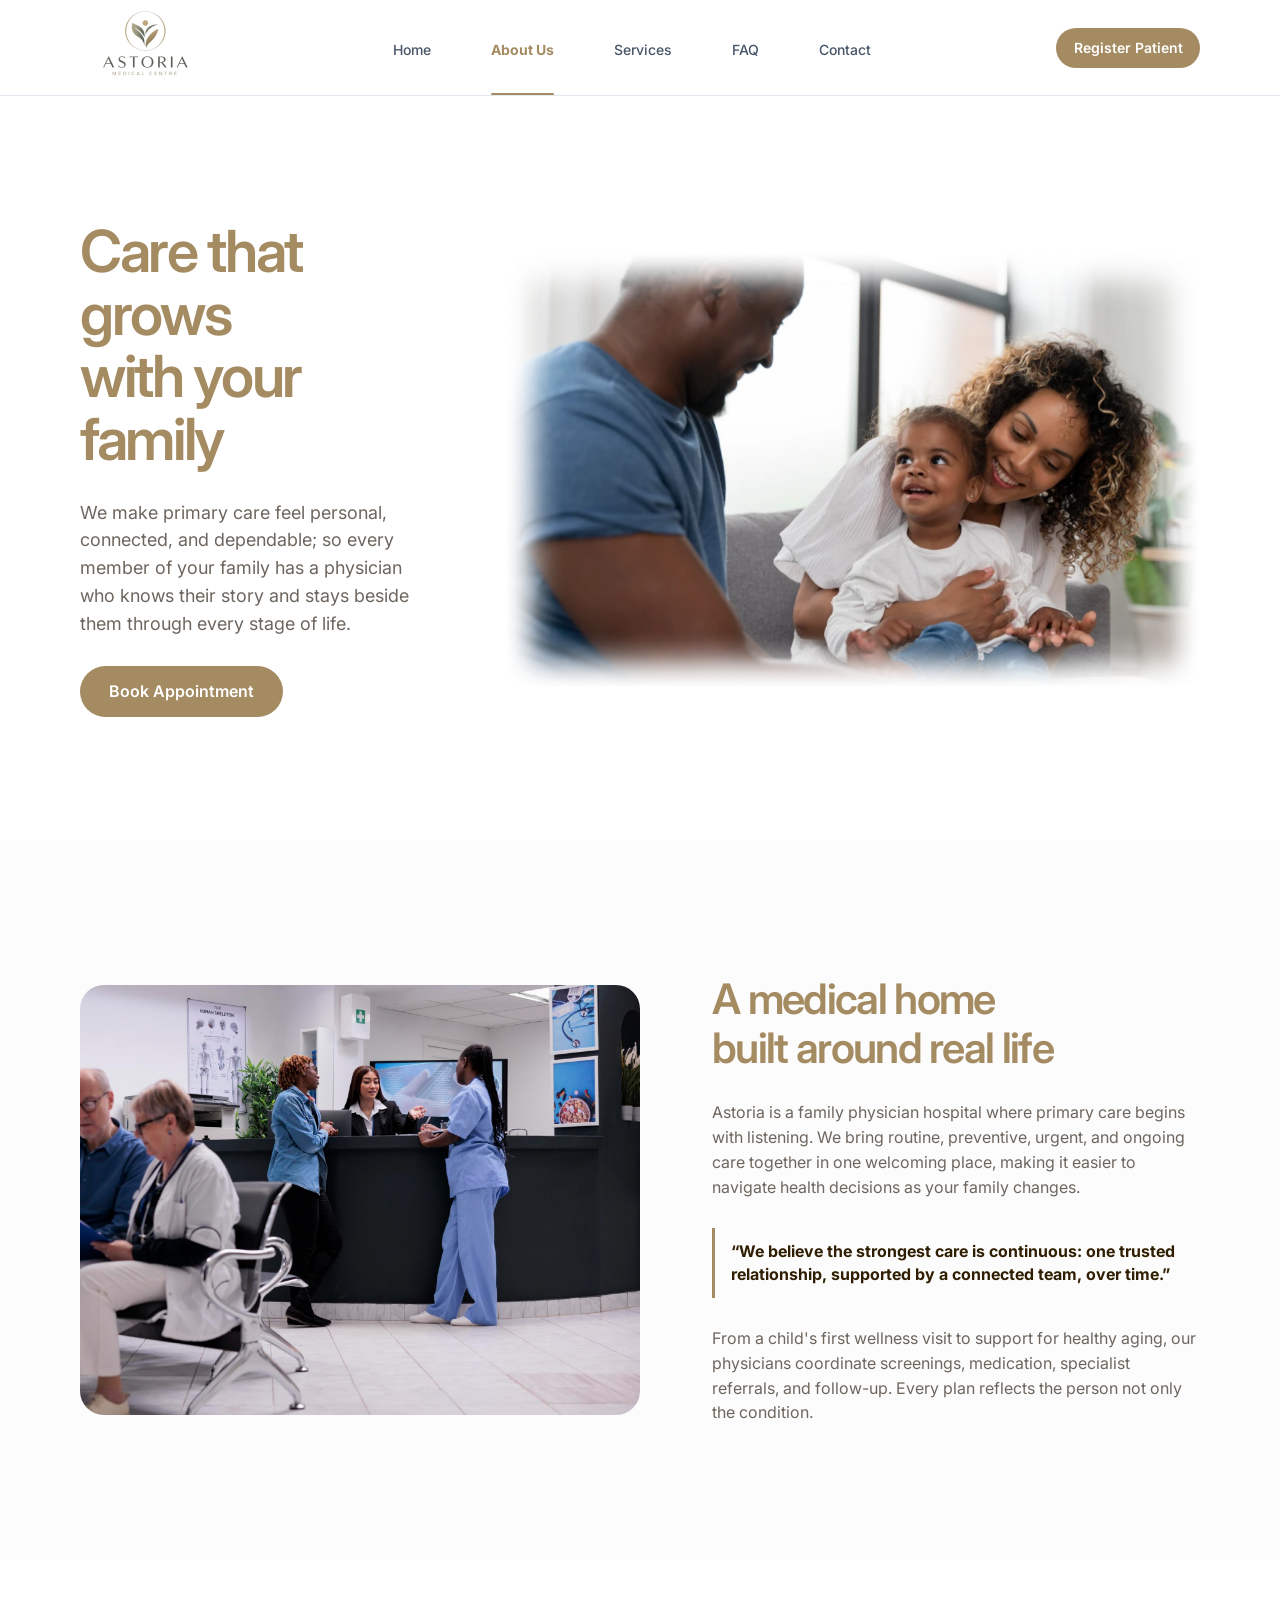
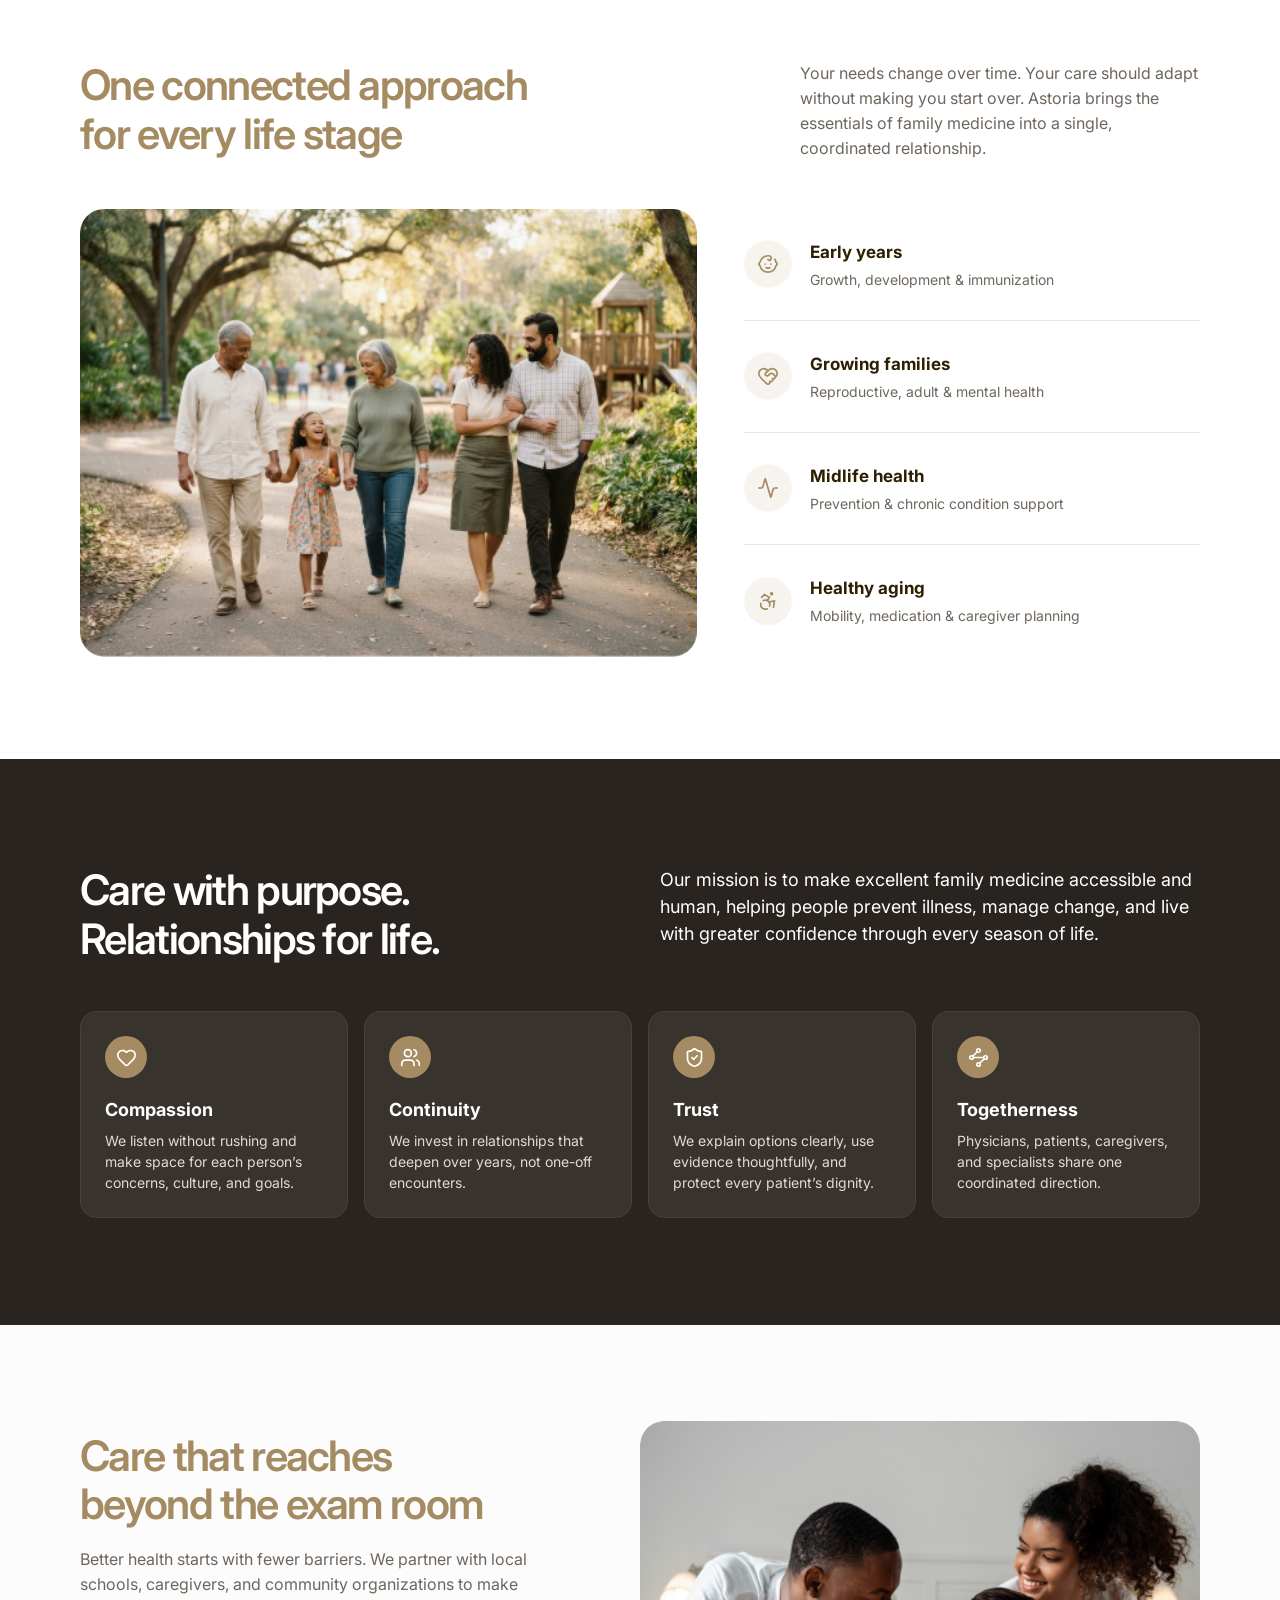
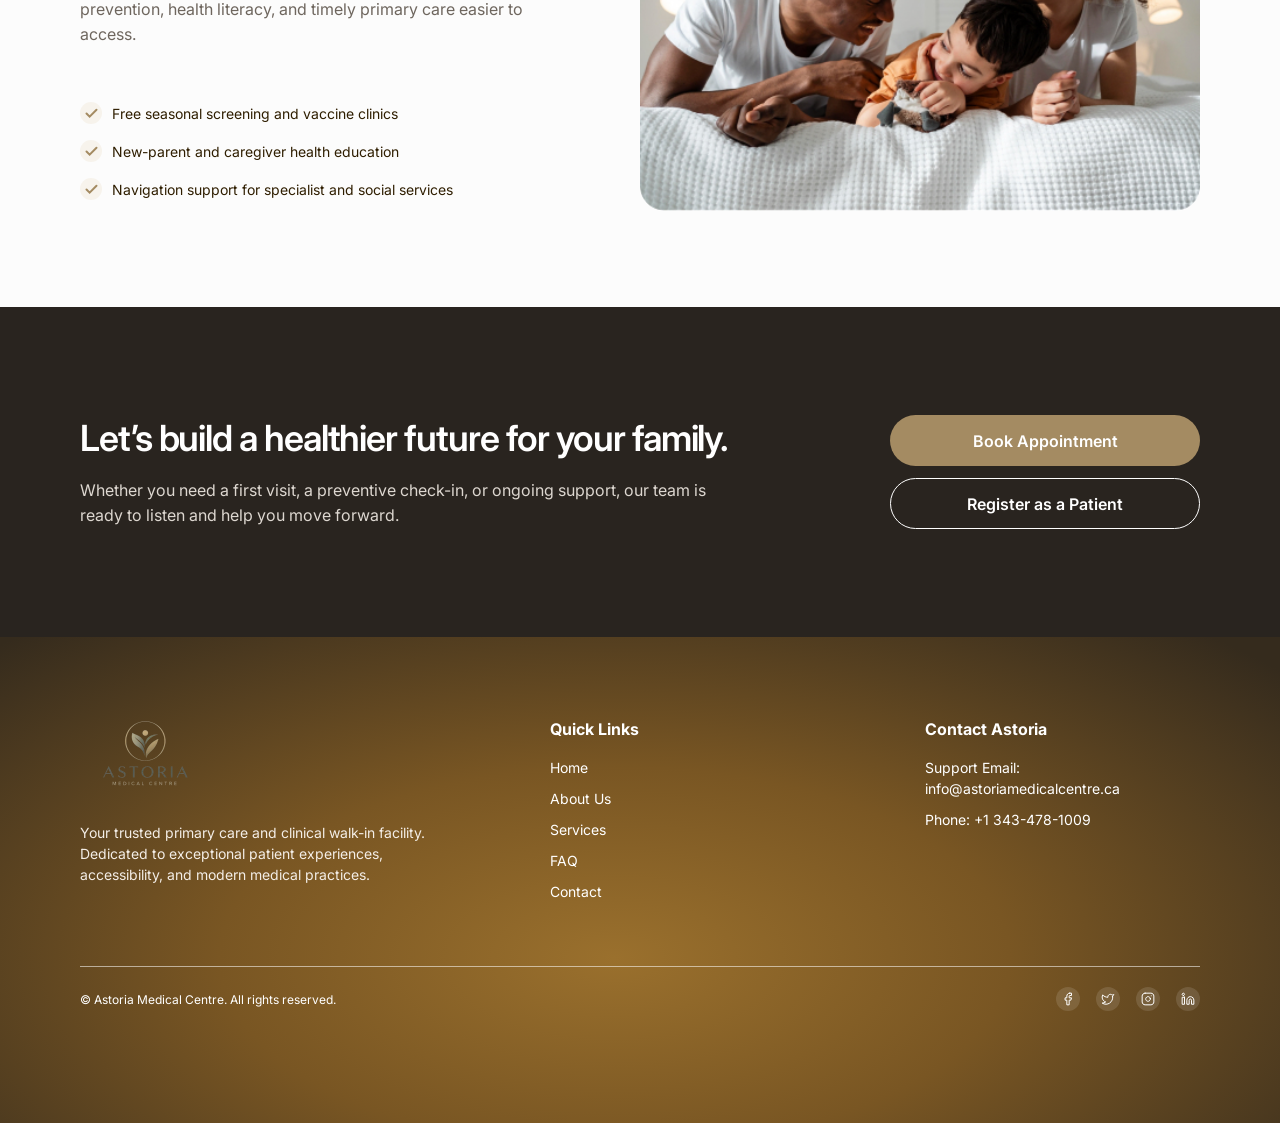
==== about.html @ bd4f6061 "Unify navigation and make booking drawer full height" ====
<!doctype html>
<html lang="en">
<head>
  <meta charset="UTF-8"><meta name="viewport" content="width=device-width, initial-scale=1">
  <meta name="description" content="Learn about Astoria Medical Centre's approach to personal, connected family care.">
  <title>About Us | Astoria Medical Centre</title>
  <link rel="icon" href="assets/astoria-logo.png">
  <link rel="preconnect" href="https://fonts.googleapis.com"><link rel="preconnect" href="https://fonts.gstatic.com" crossorigin>
  <link href="https://fonts.googleapis.com/css2?family=Inter:wght@400;500;600;700&display=swap" rel="stylesheet">
  <link rel="stylesheet" href="styles.css?v=20260928cleanup"><script src="app.js?v=20260928cleanup" defer></script>
</head>
<body data-page="about">
  <a class="skip-link" href="#main-content">Skip to content</a><div id="site-header"></div>
  <main id="main-content">
    <section class="inner-hero about-hero"><div class="container inner-hero-layout">
      <div class="inner-hero-copy"><h1>Care that grows<br class="desktop-break"> with your family</h1><p>We make primary care feel personal, connected, and dependable; so every member of your family has a physician who knows their story and stays beside them through every stage of life.</p><button class="button button-primary" type="button" data-booking>Book Appointment</button></div>
      <div class="inner-hero-picture"><img src="assets/hero-about.webp" alt="Parents smiling with their young child"></div>
    </div></section>
    <section class="story-section"><div class="container story-layout">
      <img class="rounded-picture" src="assets/clinic-team.jpg" alt="Patients visiting a care team at a medical centre">
      <div class="story-copy"><h2>A medical home<br>built around real life</h2><p>Astoria is a family physician hospital where primary care begins with listening. We bring routine, preventive, urgent, and ongoing care together in one welcoming place, making it easier to navigate health decisions as your family changes.</p><blockquote>“We believe the strongest care is continuous: one trusted relationship, supported by a connected team, over time.”</blockquote><p>From a child's first wellness visit to support for healthy aging, our physicians coordinate screenings, medication, specialist referrals, and follow-up. Every plan reflects the person not only the condition.</p></div>
    </div></section>
    <section class="life-section"><div class="container">
      <div class="life-heading"><h2>One connected approach<br>for every life stage</h2><p>Your needs change over time. Your care should adapt without making you start over. Astoria brings the essentials of family medicine into a single, coordinated relationship.</p></div>
      <div class="life-layout">
        <img class="rounded-picture" src="assets/lifestyle-family.jpg" alt="A family walking together outdoors">
        <div class="life-list">
          <div class="life-item"><span class="circle-icon"><img src="assets/icons/about-early.svg" alt=""></span><span><strong>Early years</strong><small>Growth, development &amp; immunization</small></span></div>
          <div class="life-item"><span class="circle-icon"><img src="assets/icons/about-families.svg" alt=""></span><span><strong>Growing families</strong><small>Reproductive, adult &amp; mental health</small></span></div>
          <div class="life-item"><span class="circle-icon"><img src="assets/icons/about-midlife.svg" alt=""></span><span><strong>Midlife health</strong><small>Prevention &amp; chronic condition support</small></span></div>
          <div class="life-item"><span class="circle-icon"><img src="assets/icons/about-aging.svg" alt=""></span><span><strong>Healthy aging</strong><small>Mobility, medication &amp; caregiver planning</small></span></div>
        </div>
      </div>
    </div></section>
    <section class="values-section"><div class="container">
      <div class="values-heading"><h2>Care with purpose.<br>Relationships for life.</h2><p>Our mission is to make excellent family medicine accessible and human, helping people prevent illness, manage change, and live with greater confidence through every season of life.</p></div>
      <div class="values-grid">
        <article class="value-card"><span class="value-icon"><img src="assets/icons/about-compassion.svg" alt=""></span><h3>Compassion</h3><p>We listen without rushing and make space for each person’s concerns, culture, and goals.</p></article>
        <article class="value-card"><span class="value-icon"><img src="assets/icons/about-continuity.svg" alt=""></span><h3>Continuity</h3><p>We invest in relationships that deepen over years, not one-off encounters.</p></article>
        <article class="value-card"><span class="value-icon"><img src="assets/icons/about-trust.svg" alt=""></span><h3>Trust</h3><p>We explain options clearly, use evidence thoughtfully, and protect every patient’s dignity.</p></article>
        <article class="value-card"><span class="value-icon"><img src="assets/icons/about-togetherness.svg" alt=""></span><h3>Togetherness</h3><p>Physicians, patients, caregivers, and specialists share one coordinated direction.</p></article>
      </div>
    </div></section>
    <section class="community-section"><div class="container community-layout">
      <div><h2>Care that reaches<br>beyond the exam room</h2><p>Better health starts with fewer barriers. We partner with local schools, caregivers, and community organizations to make prevention, health literacy, and timely primary care easier to access.</p><ul class="check-list"><li>Free seasonal screening and vaccine clinics</li><li>New-parent and caregiver health education</li><li>Navigation support for specialist and social services</li></ul></div>
      <img class="rounded-picture" src="assets/community-family.jpg" alt="Parents and their child relaxing together at home">
    </div></section>
    <section class="closing-callout"><div class="container callout-layout"><div><h2>Let’s build a healthier future for your family.</h2><p>Whether you need a first visit, a preventive check-in, or ongoing support, our team is ready to listen and help you move forward.</p></div><div class="callout-actions"><button class="button button-primary" type="button" data-booking>Book Appointment</button><button class="button button-outline-light" type="button" data-booking>Register as a Patient</button></div></div></section>
  </main><div id="site-footer"></div><div id="booking-panel"></div>
</body></html>
---- styles.css ----
:root{--gold:#a48b62;--ink:#2f1e01;--muted:#6e665e;--dark:#29241f;--border:#e7e7e7;--slate:#475569}
*{box-sizing:border-box}
html{scroll-behavior:smooth}
section[id],footer[id]{scroll-margin-top:96px}
body{margin:0;background:#fff;color:var(--ink);font-family:Inter,Arial,sans-serif;-webkit-font-smoothing:antialiased}
button,input,select,textarea{font:inherit}
button{cursor:pointer}
a{color:inherit;text-decoration:none}
h1,h2,h3,p,blockquote{margin:0}
img{display:block;max-width:100%}
.container{width:min(1280px,calc(100% - 160px));margin-inline:auto}
.skip-link{position:absolute;top:-100px;left:12px;padding:12px;background:#fff;z-index:100}
.skip-link:focus{top:12px}
:focus-visible{outline:3px solid var(--gold);outline-offset:3px}
.button{display:inline-flex;align-items:center;justify-content:center;min-height:51px;padding:16px 28px;border-radius:50px;border:1.5px solid transparent;white-space:nowrap;font-size:16px;font-weight:600;line-height:1;transition:background .18s,color .18s,transform .18s}
.button:hover{transform:translateY(-1px)}
.button-primary{background:var(--gold);color:#fff}
.button-primary:hover{background:#8f754d}
.button-outline{border-color:var(--ink);background:#fff;color:var(--ink)}
.button-outline-light{border-color:#fff;background:transparent;color:#fff}
.button-row{display:flex;gap:8px;align-items:center}
#site-header{position:sticky;top:0;z-index:100}
.site-header{height:96px;border-bottom:1px solid #e2e8f0;background:#fff;position:relative;z-index:10}
.nav-layout{height:100%;display:flex;align-items:center;justify-content:space-between}
.brand{width:127px;flex:none}
.brand img{width:127px;height:81px;object-fit:contain}
.site-menu{height:100%;display:flex;align-items:stretch;justify-content:center;gap:60px;margin-left:auto;margin-right:auto}
.nav-link{display:flex;align-items:flex-start;justify-content:space-between;flex-direction:column;padding-top:40px;white-space:nowrap;font-size:14px;font-weight:500;line-height:1.4;color:#475569}
.nav-link::after{content:"";display:block;width:100%;height:2px;background:transparent;border-radius:2px}
.nav-link:hover,.nav-link.active{color:var(--gold)}
.nav-link.active{font-weight:700}
.nav-link.active::after{background:var(--gold)}
.nav-cta{min-height:38px;width:144px;padding:12px 20px;font-size:14px;flex:none}
.menu-toggle{display:none}
.home-hero{padding-top:106px;background:#fff;overflow:hidden}
.home-hero-copy{display:flex;justify-content:space-between;align-items:start;min-height:154px;gap:38px}
.home-hero h1{font-size:64px;line-height:1.2;font-weight:600;letter-spacing:-.05em;color:var(--gold);white-space:nowrap}
.home-hero-aside{width:492px;flex:none;display:flex;flex-direction:column;gap:24px;padding-top:3px}
.home-hero-aside p{font-size:16px;line-height:1.5;color:var(--ink)}
.hero-picture-home{max-width:1265px;margin-top:84px;overflow:hidden}
.hero-picture-home img{width:100%;height:auto}
.home-hours{padding:82px 0}
.hours-layout{display:flex;align-items:center;justify-content:space-between;gap:24px}
.hours-intro{display:flex;flex-direction:column;align-items:flex-start;gap:24px;flex:1;min-width:0}
.hours-intro h2{font-size:42px;line-height:1.2;letter-spacing:-.05em;color:var(--gold);font-weight:600;white-space:nowrap;margin-bottom:-16px}
.hours-intro p{font-size:16px;line-height:1.5;max-width:411px}
.hours-grid{display:grid;grid-template-columns:repeat(2,240px);gap:16px;width:496px}
.hours-card{display:flex;gap:16px;align-items:center;min-height:80px;padding:16px 20px;background:#fcfcfc;border:1px dashed var(--border);border-radius:16px}
.hours-card>span:last-child{display:flex;flex-direction:column;gap:2px;white-space:nowrap}
.day-badge{flex:none;white-space:nowrap;font-size:12px;font-weight:500;color:#5b5b5b;background:#f4f4f4;padding:8px 12px;border-radius:20px;line-height:1.4}
.hours-card strong{font-size:14px;line-height:1.4;color:#222;font-weight:600}
.hours-card small{font-size:14px;line-height:1.5;color:var(--slate)}
.enrollment{background:var(--dark);color:#fff}
.enrollment-layout{display:grid;grid-template-columns:minmax(0,677px) minmax(0,541px);gap:62px;align-items:center;min-height:760px}
.enrollment-image{width:100%;height:518px;object-fit:cover;border-radius:24px}
.enrollment-copy{display:flex;flex-direction:column;align-items:flex-start;gap:32px}
.enrollment-copy>div:first-child{display:flex;flex-direction:column;gap:16px}
.enrollment h2{font-size:38px;line-height:1.2;letter-spacing:-.05em;color:var(--gold);font-weight:600}
.enrollment p{font-size:14px;line-height:1.5;max-width:439px}
.steps{counter-reset:step;list-style:none;padding:0;margin:0;display:flex;flex-direction:column}
.steps li{counter-increment:step;position:relative;display:flex;align-items:start;gap:8px;min-height:90px;font-size:20px;line-height:1.5;letter-spacing:-.04em;font-weight:500}
.steps li:last-child{min-height:auto}
.steps li::before{content:counter(step);display:grid;place-items:center;flex:none;width:28px;height:28px;border:1px dashed var(--border);border-radius:50%;background:#f9f9f9;color:var(--ink);font-size:12px;line-height:1.4;letter-spacing:0;font-weight:700}
.steps li:not(:last-child)::after{content:"";position:absolute;top:28px;left:14px;height:62px;border-left:1px solid #b4aca1}
.home-services{padding:80px 0}
.section-heading{display:flex;flex-direction:column;gap:16px}
.section-heading h2{font-size:38px;line-height:1.2;letter-spacing:-.05em;color:var(--gold);font-weight:600}
.section-heading p{font-size:14px;line-height:1.5}
.home-service-grid{display:grid;grid-template-columns:repeat(3,minmax(0,1fr));gap:24px;margin-top:32px}
.home-service-card{min-height:180px;background:#fcfcfc;border-radius:16px;padding:24px;display:flex;flex-direction:column;align-items:flex-start;gap:8px}
.home-service-card img{width:48px;height:48px}
.home-service-card h3{font-size:16px;line-height:1.5;font-weight:400}
.home-service-card p{font-size:14px;line-height:1.5;color:var(--slate)}
.physicians{padding:80px 0;background:#fcfcfc}
.doctor-grid{display:grid;grid-template-columns:repeat(3,minmax(0,1fr));gap:24px;margin-top:32px}
.doctor-card{display:flex;flex-direction:column;gap:12px;min-width:0;padding:20px;background:#fff;border:1px solid #f7f7f7;border-radius:32px}
.doctor-photo{width:100%;height:334px;flex:none;background:#f6f6f6;border-radius:16px}
.doctor-info{display:flex;flex-direction:column;align-items:flex-start;gap:4px}
.doctor-info h3{font-size:18px;line-height:1.4;font-weight:700}
.doctor-info p{font-size:14px;line-height:1.5;color:var(--slate)}
.status-badge{display:inline-flex;align-items:center;gap:6px;padding:4px 12px 4px 10px;border-radius:100px;font-size:12px;line-height:1.4;font-weight:600;white-space:nowrap;margin-top:8px}
.status-badge.accepting{color:#15803d;background:#dcfce7}
.status-badge.not-accepting{color:#b91c1c;background:#fee2e2}
.status-dot{width:8px;height:8px;border-radius:50%;background:currentColor}
.faq-section{padding:80px 0}
.faq-layout{display:grid;grid-template-columns:409px minmax(0,702px);justify-content:space-between;gap:48px}
.faq-list{display:flex;flex-direction:column;gap:16px}
.faq-layout .section-heading h2{font-size:36px;font-weight:700;letter-spacing:0}
.faq-layout .section-heading p{font-size:16px;max-width:203px}
.faq-item{background:#fcfcfc;border-radius:16px;overflow:hidden}
.faq-item summary{display:flex;justify-content:space-between;align-items:center;gap:16px;padding:12px 20px;list-style:none;cursor:pointer;font-size:14px;font-weight:600}
.faq-item summary::-webkit-details-marker{display:none}
.faq-item summary span{font-size:18px;line-height:1.4;font-weight:700}
.faq-item summary span::before{content:"+"}
.faq-item[open] summary span::before{content:"−"}
.faq-item[open]{padding:20px}
.faq-item[open] summary{padding:0}
.faq-item p{font-size:14px;line-height:1.5;color:var(--slate);margin-top:12px}
.inner-hero{background:#fff}
.inner-hero-layout{display:grid;grid-template-columns:minmax(0,1fr) 701px;gap:76px;align-items:center;min-height:745px}
.inner-hero-copy{display:flex;flex-direction:column;align-items:flex-start;gap:28px}
.inner-hero-copy h1{font-size:58px;line-height:1.08;letter-spacing:-.04em;font-weight:600;color:var(--gold)}
.inner-hero-copy p{font-size:18px;line-height:1.55;color:var(--muted)}
.inner-hero-picture{width:701px}
.inner-hero-picture img{width:100%;height:auto}
.services-hero .inner-hero-layout{min-height:760px}
.story-section{background:#fcfcfc;padding:96px 0}
.story-layout{display:grid;grid-template-columns:560px minmax(0,1fr);align-items:center;gap:72px;min-height:526px}
.rounded-picture{width:100%;object-fit:cover;border-radius:24px}
.story-layout>.rounded-picture{height:430px}
.story-copy{display:flex;flex-direction:column;gap:28px}
.story-copy h2,.life-heading h2,.community-section h2{font-size:42px;line-height:1.16;letter-spacing:-.04em;color:var(--gold);font-weight:600}
.story-copy p,.life-heading p,.community-section p{font-size:16px;line-height:1.55;color:var(--muted)}
.story-copy blockquote{border-left:3px solid var(--gold);padding:12px 0 12px 16px;font-size:16px;line-height:1.45;font-weight:700}
.life-section{padding:80px 0}
.life-heading{display:flex;justify-content:space-between;align-items:start;gap:48px;margin-bottom:48px}
.life-heading h2{flex:0 1 620px}
.life-heading p{max-width:400px}
.life-layout{display:grid;grid-template-columns:617px minmax(0,1fr);align-items:center;gap:47px}
.life-layout>.rounded-picture{height:448px}
.life-list{display:flex;flex-direction:column}
.life-item{display:flex;align-items:center;gap:18px;min-height:112px;padding:20px 0;border-bottom:1px solid var(--border)}
.life-item:last-child{border-bottom:0}
.life-item>span:last-child{display:flex;flex-direction:column;gap:8px}
.life-item strong{font-size:17px;line-height:1.3}
.life-item small{font-size:14px;color:var(--muted)}
.circle-icon{display:grid;place-items:center;flex:none;width:48px;height:48px;border-radius:50%;background:#f7f4ef}
.circle-icon img{display:block}
.values-section{background:var(--dark);color:#fff;padding:80px 0}
@media(min-width:701px){.life-section{min-height:800px;display:flex;align-items:center}.values-section{min-height:566px;display:flex;align-items:center}}
.values-heading{display:flex;justify-content:space-between;align-items:start;gap:48px;margin-bottom:48px}
.values-heading h2{font-size:42px;line-height:1.16;letter-spacing:-.04em;font-weight:600;max-width:520px}
.values-heading p{font-size:18px;line-height:1.5;max-width:540px}
.values-grid{display:grid;grid-template-columns:repeat(4,1fr);gap:16px}
.value-card{background:#39332d;border:1px solid #484039;border-radius:16px;padding:24px;min-height:207px}
.value-icon{display:grid;place-items:center;width:42px;height:42px;background:var(--gold);border-radius:50%;margin-bottom:20px}
.value-card h3{font-size:18px;line-height:1.3;margin-bottom:8px}
.value-card p{font-size:14px;line-height:1.5;color:#e1dbd4}
.community-section{background:#fcfcfc;padding:96px 0}
.community-layout{display:grid;grid-template-columns:minmax(0,1fr) 560px;gap:72px;align-items:center;min-height:390px}
.community-layout>div{max-width:530px}
.community-section p{margin-top:18px}
.community-layout>.rounded-picture{height:390px}
.check-list{list-style:none;padding:0;margin:56px 0 0;display:flex;flex-direction:column;gap:16px;font-size:14px}
.check-list li{display:flex;align-items:center;gap:10px}
.check-list li::before{content:"";display:block;width:22px;height:22px;flex:none;border-radius:50%;background:#f7f3ec url('assets/icons/about-check.svg') center / 15px 15px no-repeat}
.closing-callout{background:var(--dark);color:#fff;padding:80px 0}
.callout-layout{display:flex;align-items:center;justify-content:space-between;gap:48px;min-height:170px}
.callout-layout h2{font-size:36px;line-height:1.2;letter-spacing:-.03em;font-weight:600}
.callout-layout p{font-size:16px;line-height:1.55;color:#ddd7d0;max-width:670px;margin-top:18px}
.callout-actions{display:flex;flex-direction:column;gap:12px;width:310px;flex:none}
.callout-actions .button{width:100%}
.service-details{padding:96px 0}
.service-intro{display:flex;flex-direction:column;align-items:center;gap:18px;text-align:center;max-width:760px;margin:0 auto 56px}
.service-intro h2{font-size:42px;line-height:1.18;letter-spacing:-.04em;font-weight:600;color:var(--gold);max-width:590px}
.service-intro p{font-size:18px;line-height:1.55;color:var(--muted)}
.detail-grid{display:grid;grid-template-columns:repeat(2,minmax(0,1fr));gap:20px}
.detail-card{display:flex;flex-direction:column;gap:22px;min-height:300px;padding:30px;border:1px solid var(--border);border-radius:24px}
.detail-card:nth-child(3),.detail-card:nth-child(4){background:#f7f3ec}
.detail-heading{display:flex;align-items:center;gap:16px}
.detail-heading .circle-icon{width:46px;height:46px;background:#f7f3ec}
.detail-card:nth-child(3) .circle-icon,.detail-card:nth-child(4) .circle-icon{background:transparent}
.detail-heading h3{font-size:22px;line-height:1.25;font-weight:700}
.detail-card>p{font-size:15px;line-height:1.55;color:var(--muted)}
.detail-benefits{list-style:none;padding:0;margin:0;display:flex;flex-direction:column;gap:10px}
.detail-benefits li{display:flex;align-items:center;gap:10px;font-size:14px;line-height:1.45}
.detail-benefits li::before{content:"";display:block;width:22px;height:22px;flex:none;border-radius:50%;background:#f7f3ec url('assets/icons/services-check.svg') center / 12px 12px no-repeat}
.site-footer{min-height:486px;color:#fff;background:radial-gradient(ellipse at 48% 66%,#9a702d 0%,#795623 42%,#352b1d 95%)}
.footer-main{display:grid;grid-template-columns:370px 1fr 1fr;gap:100px;padding-top:80px;padding-bottom:64px}
.footer-brand img{width:127px;height:81px;object-fit:contain}
.footer-brand p{font-size:14px;line-height:1.5;max-width:370px;margin-top:24px;color:#f4eee7}
.footer-links,.footer-contact{display:flex;flex-direction:column;align-items:flex-start;gap:10px;font-size:14px;line-height:1.5}
.footer-links h2,.footer-contact h2{font-size:16px;font-weight:700;margin-bottom:6px}
.footer-links a:hover,.footer-contact a:hover{text-decoration:underline}
.footer-bottom{border-top:1px solid rgba(255,255,255,.55);display:flex;align-items:center;justify-content:space-between;padding-top:20px;padding-bottom:40px}
.footer-bottom small{font-size:12px}
.social-icons{display:flex;align-items:center;gap:16px}
.social-icon{display:grid;place-items:center;width:24px;height:24px;border-radius:50%;background:rgba(255,255,255,.12)}
.social-icons img{width:14px;height:14px}
#booking-dialog{position:fixed;inset:0 0 0 auto;border:0;padding:0;width:min(458px,100vw);max-width:none;height:100dvh;max-height:100dvh;margin:0;overflow-y:auto;overscroll-behavior:contain;box-shadow:-20px 0 70px rgba(0,0,0,.15)}
#booking-dialog::backdrop{background:rgba(24,20,16,.55)}
#booking-dialog[open]{animation:drawer-enter .48s cubic-bezier(.22,1,.36,1) both}
#booking-dialog[open].is-closing{animation:drawer-exit .26s ease-in both}
#booking-dialog[open]::backdrop{animation:backdrop-enter .4s ease both}
#booking-dialog[open].is-closing::backdrop{animation:backdrop-exit .26s ease both}
@keyframes drawer-enter{from{transform:translateX(100%)}to{transform:translateX(0)}}
@keyframes drawer-exit{from{transform:translateX(0)}to{transform:translateX(100%)}}
@keyframes backdrop-enter{from{opacity:0}to{opacity:1}}
@keyframes backdrop-exit{from{opacity:1}to{opacity:0}}
@keyframes hero-enter{from{opacity:0;transform:translateY(20px)}to{opacity:1;transform:translateY(0)}}
.home-hero-copy h1,.home-hero-aside,.hero-picture-home,.inner-hero-copy>*,.inner-hero-picture{animation:hero-enter .7s cubic-bezier(.22,1,.36,1) both}
.home-hero-aside,.inner-hero-copy p{animation-delay:.12s}
.hero-picture-home,.inner-hero-copy .button{animation-delay:.22s}
.inner-hero-picture{animation-delay:.3s}
.reveal-on-scroll{opacity:0;transform:translateY(26px);transition:opacity .7s ease,transform .7s cubic-bezier(.22,1,.36,1);transition-delay:var(--reveal-delay,0ms)}
.reveal-on-scroll.is-visible{opacity:1;transform:translateY(0)}
.dialog-frame{min-height:100dvh;padding:40px;background:#fff;position:relative}
.dialog-close{position:absolute;right:18px;top:12px;background:none;border:0;font-size:30px;line-height:1;color:#6e665e}
#booking-form{min-height:calc(100dvh - 80px);display:flex;flex-direction:column;justify-content:space-between;gap:32px}
.form-intro{display:flex;flex-direction:column;gap:16px;margin-bottom:28px}
.form-intro h2{font-size:28px;letter-spacing:-.05em;line-height:1.2;color:var(--gold);font-weight:600}
.form-intro p{font-size:14px;line-height:1.5}
.form-fields{display:grid;grid-template-columns:repeat(2,minmax(0,1fr));gap:16px}
.form-fields label{display:flex;flex-direction:column;gap:6px;font-size:12px;font-weight:500;line-height:1.4;color:#525252}
.form-fields input,.form-fields select,.form-fields textarea{display:block;width:100%;height:44px;padding:12px 16px;border:1px solid #e5e5e5;border-radius:8px;background:#fff;color:var(--ink);font-size:12px;line-height:1.5;outline:none}
.form-fields textarea{height:120px;resize:vertical}
.form-fields :is(input,select,textarea):focus{border-color:var(--gold)}
.form-fields :is(input,textarea)::placeholder{color:#a3a3a3}
.form-fields .reason-field{grid-column:1/-1}
.form-bottom{margin-top:auto}
.form-bottom .button{width:100%;min-height:48px}
.booking-message{font-size:12px;line-height:1.45;color:#785b37;margin-bottom:18px}
.booking-message a{text-decoration:underline}
@media(max-width:1100px) and (min-width:701px){
  .container{width:calc(100% - 80px)}
  .site-menu{gap:24px}.nav-cta{width:auto}
  .home-hero h1{font-size:clamp(42px,5vw,64px)}.home-hero-aside{width:40%}
  .inner-hero-layout{grid-template-columns:1fr 50%;gap:32px}.inner-hero-picture{width:100%}
  .enrollment-layout{grid-template-columns:1fr 1fr;gap:36px}.enrollment-image{height:460px}
  .life-layout{grid-template-columns:1fr 1fr}.story-layout{grid-template-columns:1fr 1fr;gap:40px}
  .community-layout{grid-template-columns:1fr 1fr;gap:40px}.hours-intro h2{font-size:32px}
  .hours-grid{grid-template-columns:repeat(2,minmax(0,1fr));width:48%}.hours-card{padding:12px;gap:8px}.hours-card strong,.hours-card small{font-size:12px}
  .footer-main{gap:36px;grid-template-columns:2fr 1fr 1fr}
}
@media(max-width:900px) and (min-width:701px){
  .hours-layout{flex-direction:column;align-items:stretch}
  .hours-grid{width:100%}
}
@media(max-width:700px){
  section[id],footer[id]{scroll-margin-top:96px}
  .container{width:calc(100% - 48px)}
  .site-header{height:96px}
  .nav-layout{width:calc(100% - 32px)}
  .brand,.brand img{width:100px}.brand img{height:64px}
  .nav-cta{display:none}
  .menu-toggle{display:flex;width:43px;height:32px;flex:none;flex-direction:column;justify-content:center;align-items:center;gap:5px;padding:0;border:0;background:transparent}
  .menu-toggle span{display:block;width:29px;height:3.5px;border-radius:3px;background:var(--ink)}
  .site-menu{display:none;position:absolute;top:100%;left:0;right:0;height:auto;background:#fff;box-shadow:0 12px 22px #0001;padding:12px 24px 22px;flex-direction:column;gap:0;margin:0}
  .site-menu.is-open{display:flex;animation:menu-enter .28s cubic-bezier(.22,1,.36,1) both}
  .nav-link{padding:12px 0;font-size:16px;display:block}
  .nav-link::after{display:none}
  .button{min-height:48px}
  .button-row{flex-direction:column;align-items:stretch;gap:10px}
  .button-row .button{width:100%}
  .home-hero{padding:52px 0}
  .home-hero-copy{display:flex;flex-direction:column;gap:16px;min-height:0}
  .home-hero h1{font-size:32px;line-height:1.2;letter-spacing:-.03em;font-weight:700;white-space:normal}
  .home-hero-aside{width:100%;gap:24px;padding:0}
  .home-hero-aside p{font-size:14px;line-height:1.5}
  .home-hero .button-row .button:first-child{height:54px}
  .home-hero .button-row .button:last-child{height:57px}
  .hero-picture-home{margin-top:32px;max-width:none}
  .home-hours{padding:32px 0}
  .hours-layout{display:flex;flex-direction:column;align-items:stretch;gap:24px}
  .hours-intro{display:block}
  .hours-intro h2{font-size:26px;line-height:1.2;letter-spacing:-.02em;white-space:normal;margin:0 0 8px;font-weight:700}
  .hours-intro p{font-size:14px;line-height:1.5}
  .hours-intro .button{display:none}
  .hours-grid{display:flex;flex-direction:column;width:100%;gap:8px}
  .hours-card{width:100%;min-height:77px;padding:16px 20px}
  .enrollment-layout{display:flex;flex-direction:column;gap:24px;min-height:0;padding:52px 0;align-items:stretch}
  .enrollment-image{height:180px;border-radius:24px}
  .enrollment-copy{gap:34px}
  .enrollment-copy>div:first-child{gap:8px}
  .enrollment h2{font-size:26px;letter-spacing:-.05em}
  .enrollment p{font-size:14px}
  .steps{width:100%}
  .steps li{font-size:18px;letter-spacing:-.04em;min-height:101px}
  .steps li:last-child{min-height:54px}
  .steps li:not(:last-child)::after{height:73px}
  .desktop-break{display:none}
  .enrollment .button{width:100%;height:54px}
  .home-services{padding:52px 0}
  .section-heading{gap:16px}
  .section-heading h2{font-size:26px;letter-spacing:-.05em}
  .section-heading p{font-size:14px}
  .home-service-grid{grid-template-columns:1fr;gap:16px;margin-top:24px}
  .home-service-card{min-height:0;padding:24px}
  .home-service-card img{width:48px;height:48px}
  .physicians{padding:52px 0;border-top:1px solid #e2e8f0;border-bottom:1px solid #e2e8f0}
  .doctor-grid{grid-template-columns:1fr;gap:20px;margin-top:24px}
  .doctor-card{border-color:#e2e8f0}
  .doctor-photo{height:334px}
  .faq-section{display:none}
  .faq-section.is-mobile-open{display:block;padding:52px 0}
  .faq-layout{display:block}
  .faq-list{margin-top:28px}
  .inner-hero-layout{display:flex;flex-direction:column;gap:34px;align-items:stretch;min-height:0;padding-top:52px;padding-bottom:64px}
  .about-hero .inner-hero-layout{padding-top:48px;gap:34px}
  .inner-hero-copy{gap:22px}
  .inner-hero-copy h1{font-size:32px;line-height:1.15;letter-spacing:-.04em}
  .inner-hero-copy p{font-size:14px;line-height:1.55}
  .inner-hero-copy .button{width:100%}
  .about-hero .inner-hero-copy .button{width:201px}
  .inner-hero-picture{width:100%}
  .services-hero .inner-hero-layout{min-height:0}
  .services-hero .inner-hero-copy h1{line-height:1.4}
  .story-section{padding:64px 0}
  .story-layout{display:flex;flex-direction:column;gap:34px;min-height:0;align-items:stretch}
  .story-layout>.rounded-picture{height:272px}
  .story-copy{gap:24px}
  .story-copy h2,.life-heading h2,.community-section h2{font-size:30px;line-height:1.2;letter-spacing:-.04em}
  .story-copy p,.life-heading p,.community-section p{font-size:14px;line-height:1.55}
  .story-copy blockquote{font-size:14px}
  .life-section{padding:64px 0}
  .life-heading{display:flex;flex-direction:column;gap:16px;margin-bottom:32px}
  .life-heading h2{flex:auto}
  .life-layout{display:flex;flex-direction:column;gap:32px;align-items:stretch}
  .life-layout>.rounded-picture{height:276px}
  .life-item{min-height:86px}
  .life-item strong{font-size:16px}.life-item small{font-size:12px}
  .circle-icon{width:46px;height:46px}
  .values-section{padding:64px 0}
  .values-heading{display:flex;flex-direction:column;gap:18px;margin-bottom:34px}
  .values-heading h2{font-size:30px;line-height:1.2}
  .values-heading p{font-size:14px;line-height:1.55}
  .values-grid{grid-template-columns:1fr;gap:14px}
  .value-card{min-height:0;padding:22px;display:grid;grid-template-columns:46px 1fr;column-gap:16px;align-items:start}
  .value-icon{width:46px;height:46px;grid-row:1/3;margin:0}
  .value-card h3{font-size:17px;margin:0 0 8px}
  .value-card p{font-size:12px}
  .community-section{padding:64px 0}
  .community-layout{display:flex;flex-direction:column;gap:32px;align-items:stretch;min-height:0}
  .community-section p{margin-top:16px}
  .check-list{margin-top:30px;font-size:12px;gap:14px}
  .community-layout>.rounded-picture{height:260px}
  .closing-callout{padding:64px 0}
  .callout-layout{display:flex;flex-direction:column;align-items:stretch;gap:32px;min-height:0}
  .callout-layout h2{font-size:30px}
  .callout-layout p{font-size:14px;margin-top:16px}
  .callout-actions{width:100%}
  .service-details{padding:64px 0}
  .service-intro{align-items:flex-start;text-align:left;gap:14px;margin-bottom:34px}
  .service-intro h2{font-size:28px;line-height:1.4;letter-spacing:-.04em}
  .service-intro p{font-size:14px;line-height:1.55}
  .detail-grid{grid-template-columns:1fr;gap:16px}
  .detail-card{min-height:0;padding:22px;border-radius:16px;gap:18px}
  .detail-heading{gap:14px}
  .detail-heading h3{font-size:18px}
  .detail-card>p{font-size:12px;line-height:1.55}
  .detail-benefits li{font-size:14px}
  .site-footer{min-height:603px}
  .footer-main{width:calc(100% - 32px);display:grid;grid-template-columns:minmax(0,100px) minmax(0,1fr);gap:32px 22px;padding-top:40px;padding-bottom:32px}
  .footer-brand{grid-column:1/-1}
  .footer-brand img{width:100px;height:64px}
  .footer-brand p{font-size:12px;margin-top:20px;max-width:342px}
  .footer-links,.footer-contact{font-size:12px;gap:8px;overflow-wrap:anywhere}
  .footer-links h2,.footer-contact h2{font-size:14px}
  .footer-bottom{width:calc(100% - 32px);padding-top:18px;padding-bottom:30px;align-items:flex-start;gap:18px;flex-direction:column}
  .footer-bottom small{font-size:11px}
  #booking-dialog{width:100vw;max-height:100dvh;height:100dvh;margin:0}
  .dialog-frame{padding:32px 24px;min-height:100dvh}
  #booking-form{min-height:calc(100dvh - 64px)}
  .form-fields{grid-template-columns:1fr}
  .form-intro{padding-right:20px}
}
@media(max-width:370px){
  .container{width:calc(100% - 32px)}
  .hours-card{padding:14px}
  .footer-main,.footer-bottom{width:calc(100% - 32px)}
}
@keyframes menu-enter{from{opacity:0;transform:translateY(-10px)}to{opacity:1;transform:translateY(0)}}
@media(prefers-reduced-motion:reduce){
  html{scroll-behavior:auto}
  .home-hero-copy h1,.home-hero-aside,.hero-picture-home,.inner-hero-copy>*,.inner-hero-picture,#booking-dialog[open],#booking-dialog[open].is-closing,#booking-dialog[open]::backdrop,.site-menu.is-open{animation:none}
  .reveal-on-scroll{opacity:1;transform:none;transition:none}
  .button,.button:hover{transition:none;transform:none}
}
@media print{.reveal-on-scroll{opacity:1;transform:none}}
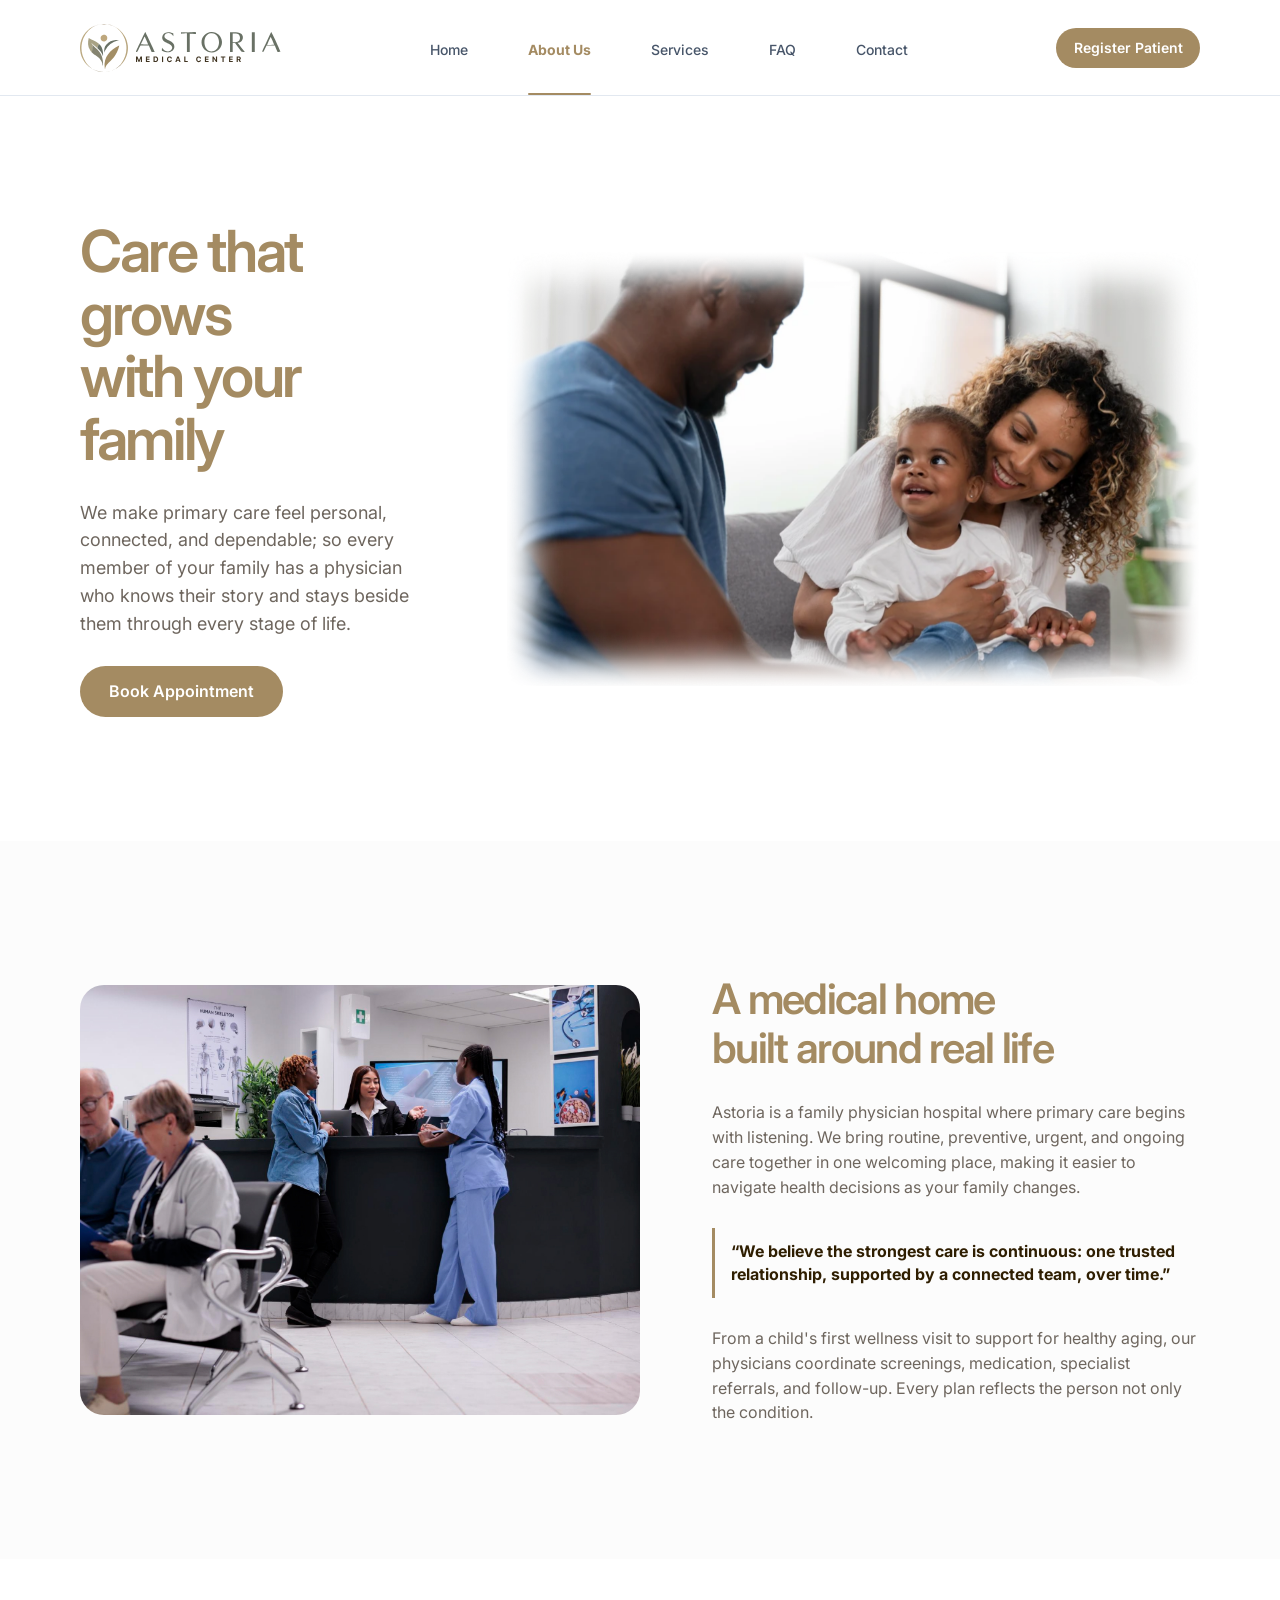
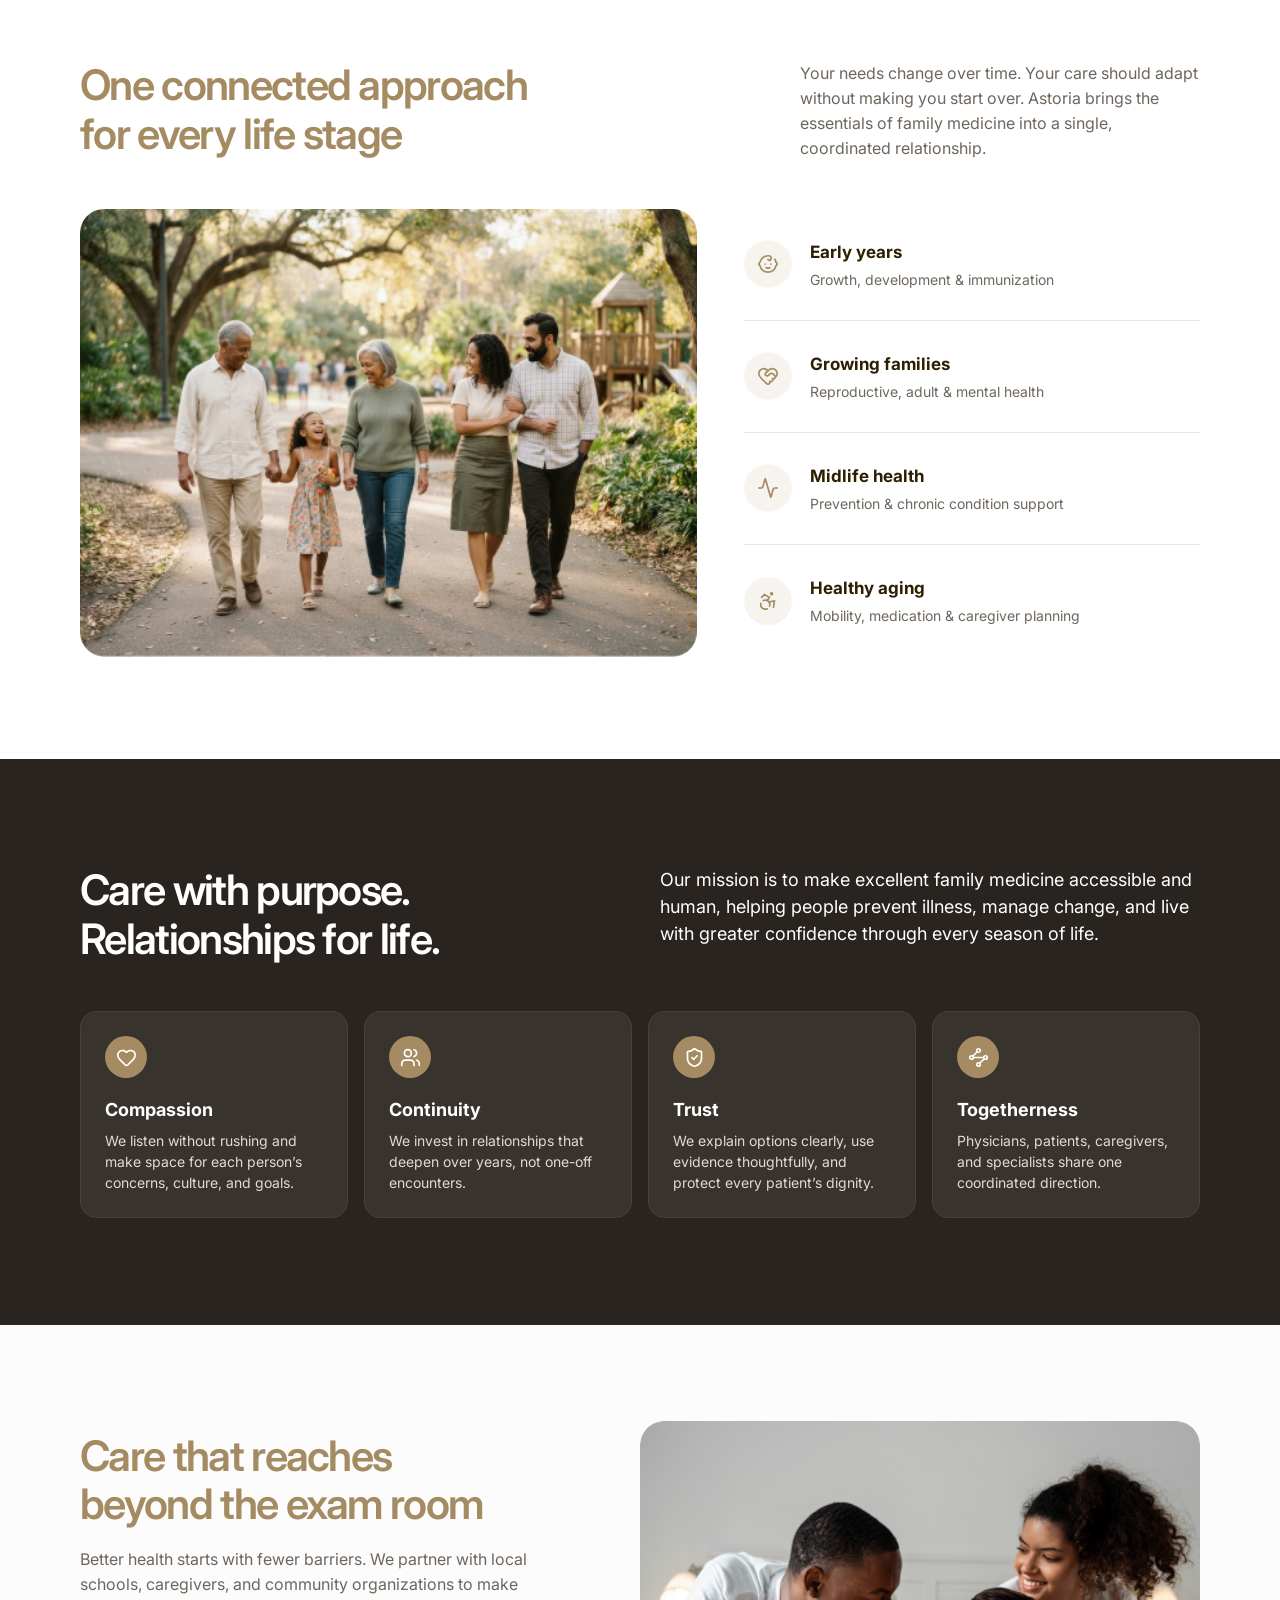
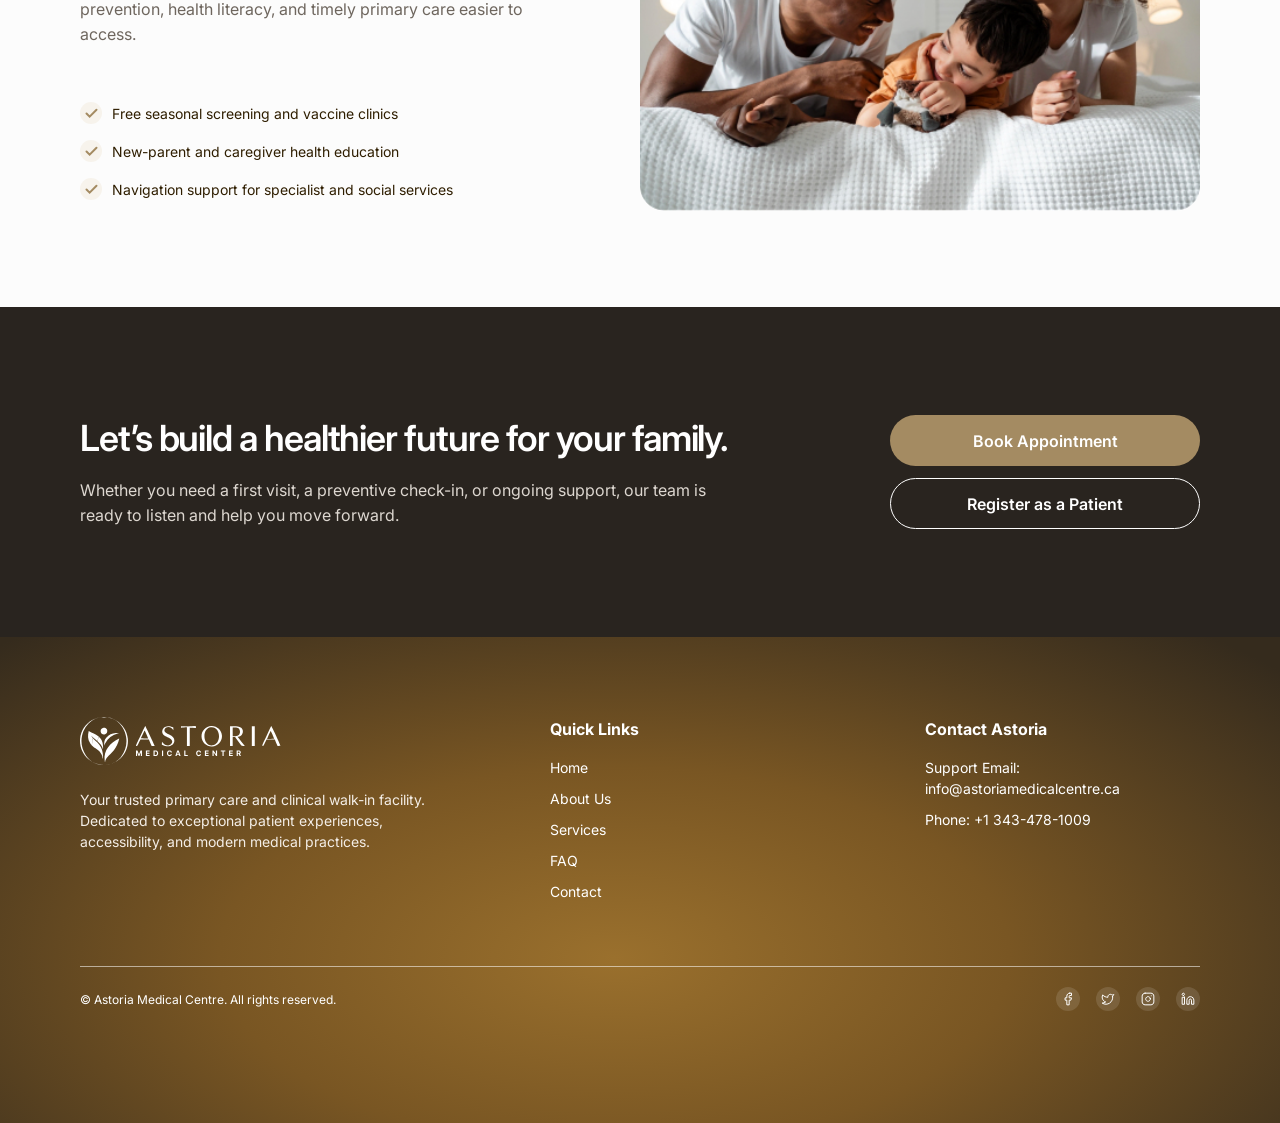
==== commit 6636e5b5: "Update Astoria logo in header and footer" ====
--- a/about.html
+++ b/about.html
@@ -4,10 +4,10 @@
   <meta charset="UTF-8"><meta name="viewport" content="width=device-width, initial-scale=1">
   <meta name="description" content="Learn about Astoria Medical Centre's approach to personal, connected family care.">
   <title>About Us | Astoria Medical Centre</title>
-  <link rel="icon" href="assets/astoria-logo.png">
+  <link rel="icon" type="image/svg+xml" href="assets/astoria-logo-icon.svg">
   <link rel="preconnect" href="https://fonts.googleapis.com"><link rel="preconnect" href="https://fonts.gstatic.com" crossorigin>
   <link href="https://fonts.googleapis.com/css2?family=Inter:wght@400;500;600;700&display=swap" rel="stylesheet">
-  <link rel="stylesheet" href="styles.css?v=20260928cleanup"><script src="app.js?v=20260928cleanup" defer></script>
+  <link rel="stylesheet" href="styles.css?v=20261005logo"><script src="app.js?v=20261005logo" defer></script>
 </head>
 <body data-page="about">
   <a class="skip-link" href="#main-content">Skip to content</a><div id="site-header"></div>
--- a/styles.css
+++ b/styles.css
@@ -22,8 +22,12 @@
 #site-header{position:sticky;top:0;z-index:100}
 .site-header{height:96px;border-bottom:1px solid #e2e8f0;background:#fff;position:relative;z-index:10}
 .nav-layout{height:100%;display:flex;align-items:center;justify-content:space-between}
-.brand{width:127px;flex:none}
-.brand img{width:127px;height:81px;object-fit:contain}
+.brand{width:201px;flex:none}
+.brand-logo{display:flex;align-items:center;gap:8px}
+.brand-logo picture{display:block;flex:none}
+.brand-logo picture:first-child{width:48px}
+.brand-logo picture:last-child{width:145px}
+.brand-logo img{width:100%;height:auto}
 .site-menu{height:100%;display:flex;align-items:stretch;justify-content:center;gap:60px;margin-left:auto;margin-right:auto}
 .nav-link{display:flex;align-items:flex-start;justify-content:space-between;flex-direction:column;padding-top:40px;white-space:nowrap;font-size:14px;font-weight:500;line-height:1.4;color:#475569}
 .nav-link::after{content:"";display:block;width:100%;height:2px;background:transparent;border-radius:2px}
@@ -167,7 +171,9 @@
 .detail-benefits li::before{content:"";display:block;width:22px;height:22px;flex:none;border-radius:50%;background:#f7f3ec url('assets/icons/services-check.svg') center / 12px 12px no-repeat}
 .site-footer{min-height:486px;color:#fff;background:radial-gradient(ellipse at 48% 66%,#9a702d 0%,#795623 42%,#352b1d 95%)}
 .footer-main{display:grid;grid-template-columns:370px 1fr 1fr;gap:100px;padding-top:80px;padding-bottom:64px}
-.footer-brand img{width:127px;height:81px;object-fit:contain}
+.footer-logo{display:flex;align-items:center;gap:8px;width:max-content}
+.footer-logo img:first-child{width:48px;height:48px}
+.footer-logo img:last-child{width:145px;height:31px}
 .footer-brand p{font-size:14px;line-height:1.5;max-width:370px;margin-top:24px;color:#f4eee7}
 .footer-links,.footer-contact{display:flex;flex-direction:column;align-items:flex-start;gap:10px;font-size:14px;line-height:1.5}
 .footer-links h2,.footer-contact h2{font-size:16px;font-weight:700;margin-bottom:6px}
@@ -222,7 +228,14 @@
   .hours-grid{grid-template-columns:repeat(2,minmax(0,1fr));width:48%}.hours-card{padding:12px;gap:8px}.hours-card strong,.hours-card small{font-size:12px}
   .footer-main{gap:36px;grid-template-columns:2fr 1fr 1fr}
 }
+@media(max-width:900px){
+  .brand{width:154px}
+  .brand-logo{gap:6px}
+  .brand-logo picture:first-child{width:37px}
+  .brand-logo picture:last-child{width:111px}
+}
 @media(max-width:900px) and (min-width:701px){
+  .site-menu{gap:16px}
   .hours-layout{flex-direction:column;align-items:stretch}
   .hours-grid{width:100%}
 }
@@ -231,7 +244,6 @@
   .container{width:calc(100% - 48px)}
   .site-header{height:96px}
   .nav-layout{width:calc(100% - 32px)}
-  .brand,.brand img{width:100px}.brand img{height:64px}
   .nav-cta{display:none}
   .menu-toggle{display:flex;width:43px;height:32px;flex:none;flex-direction:column;justify-content:center;align-items:center;gap:5px;padding:0;border:0;background:transparent}
   .menu-toggle span{display:block;width:29px;height:3.5px;border-radius:3px;background:var(--ink)}
@@ -342,7 +354,6 @@
   .site-footer{min-height:603px}
   .footer-main{width:calc(100% - 32px);display:grid;grid-template-columns:minmax(0,100px) minmax(0,1fr);gap:32px 22px;padding-top:40px;padding-bottom:32px}
   .footer-brand{grid-column:1/-1}
-  .footer-brand img{width:100px;height:64px}
   .footer-brand p{font-size:12px;margin-top:20px;max-width:342px}
   .footer-links,.footer-contact{font-size:12px;gap:8px;overflow-wrap:anywhere}
   .footer-links h2,.footer-contact h2{font-size:14px}
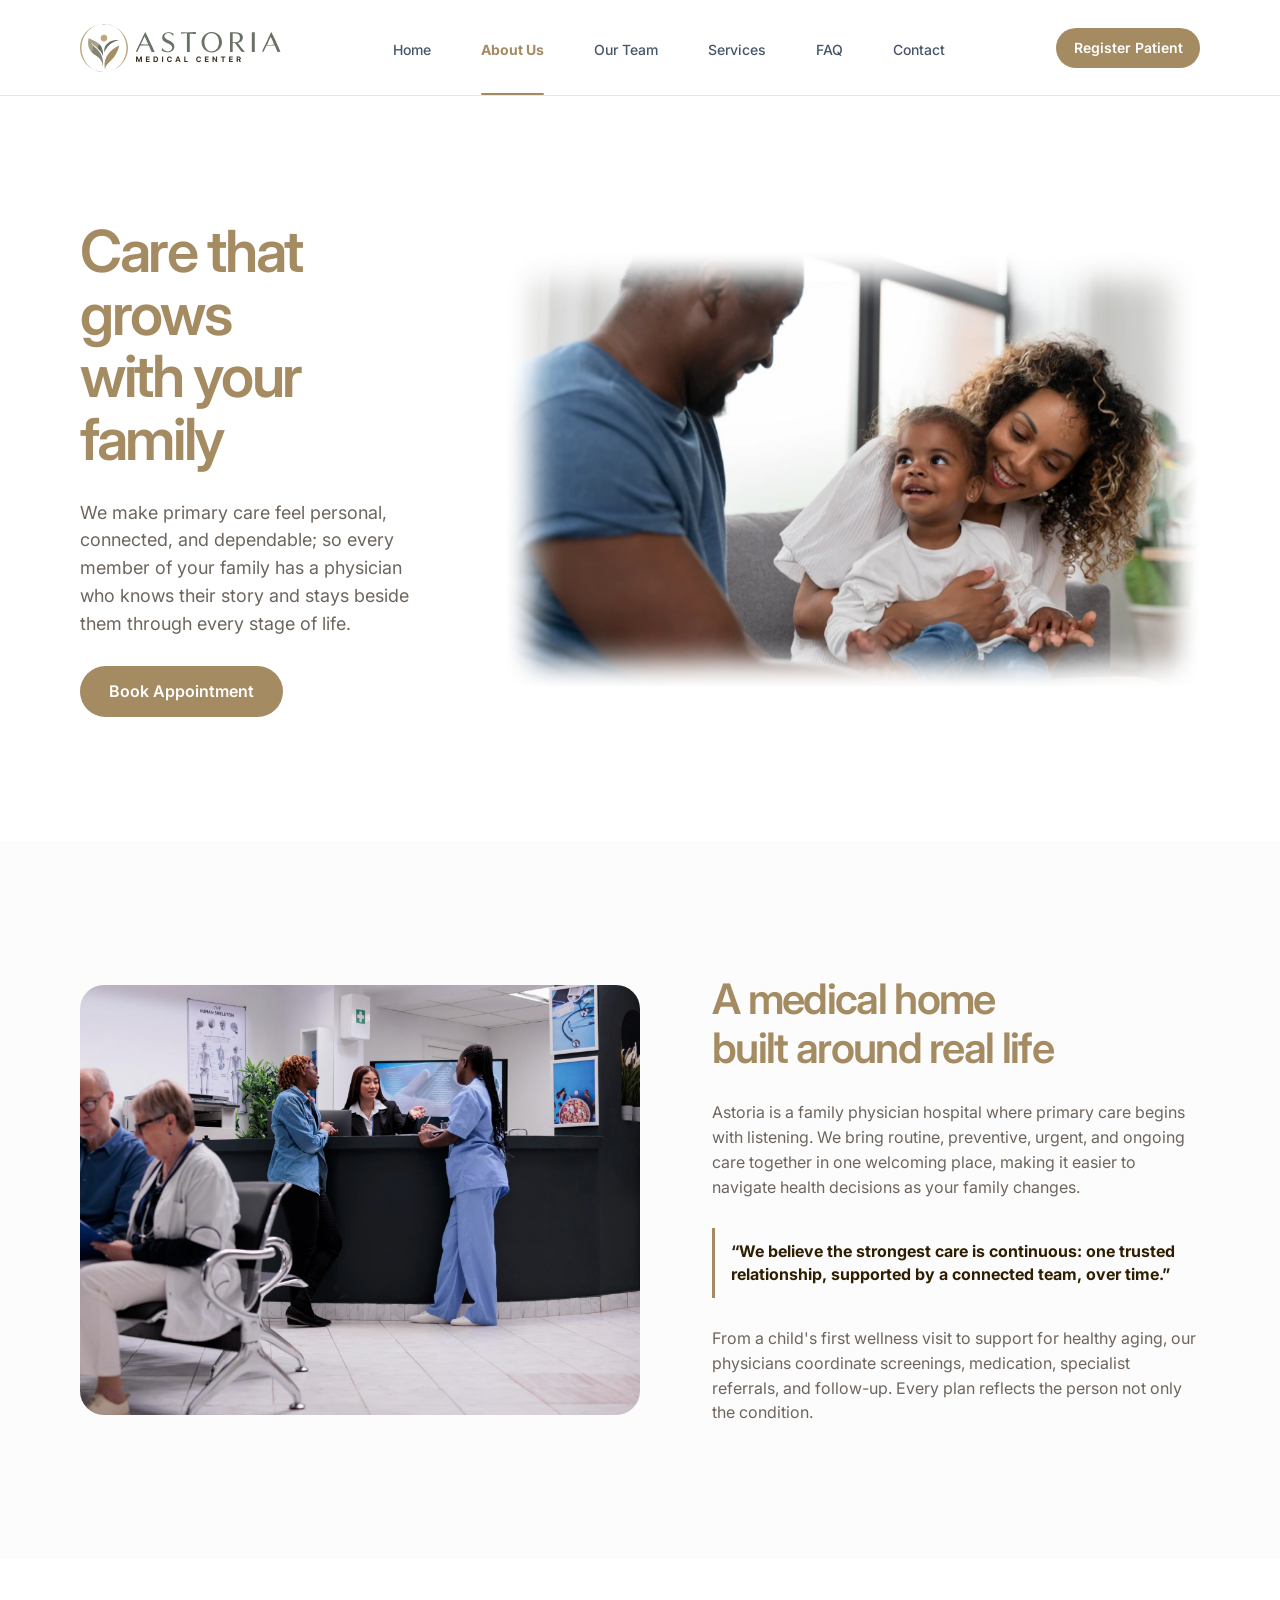
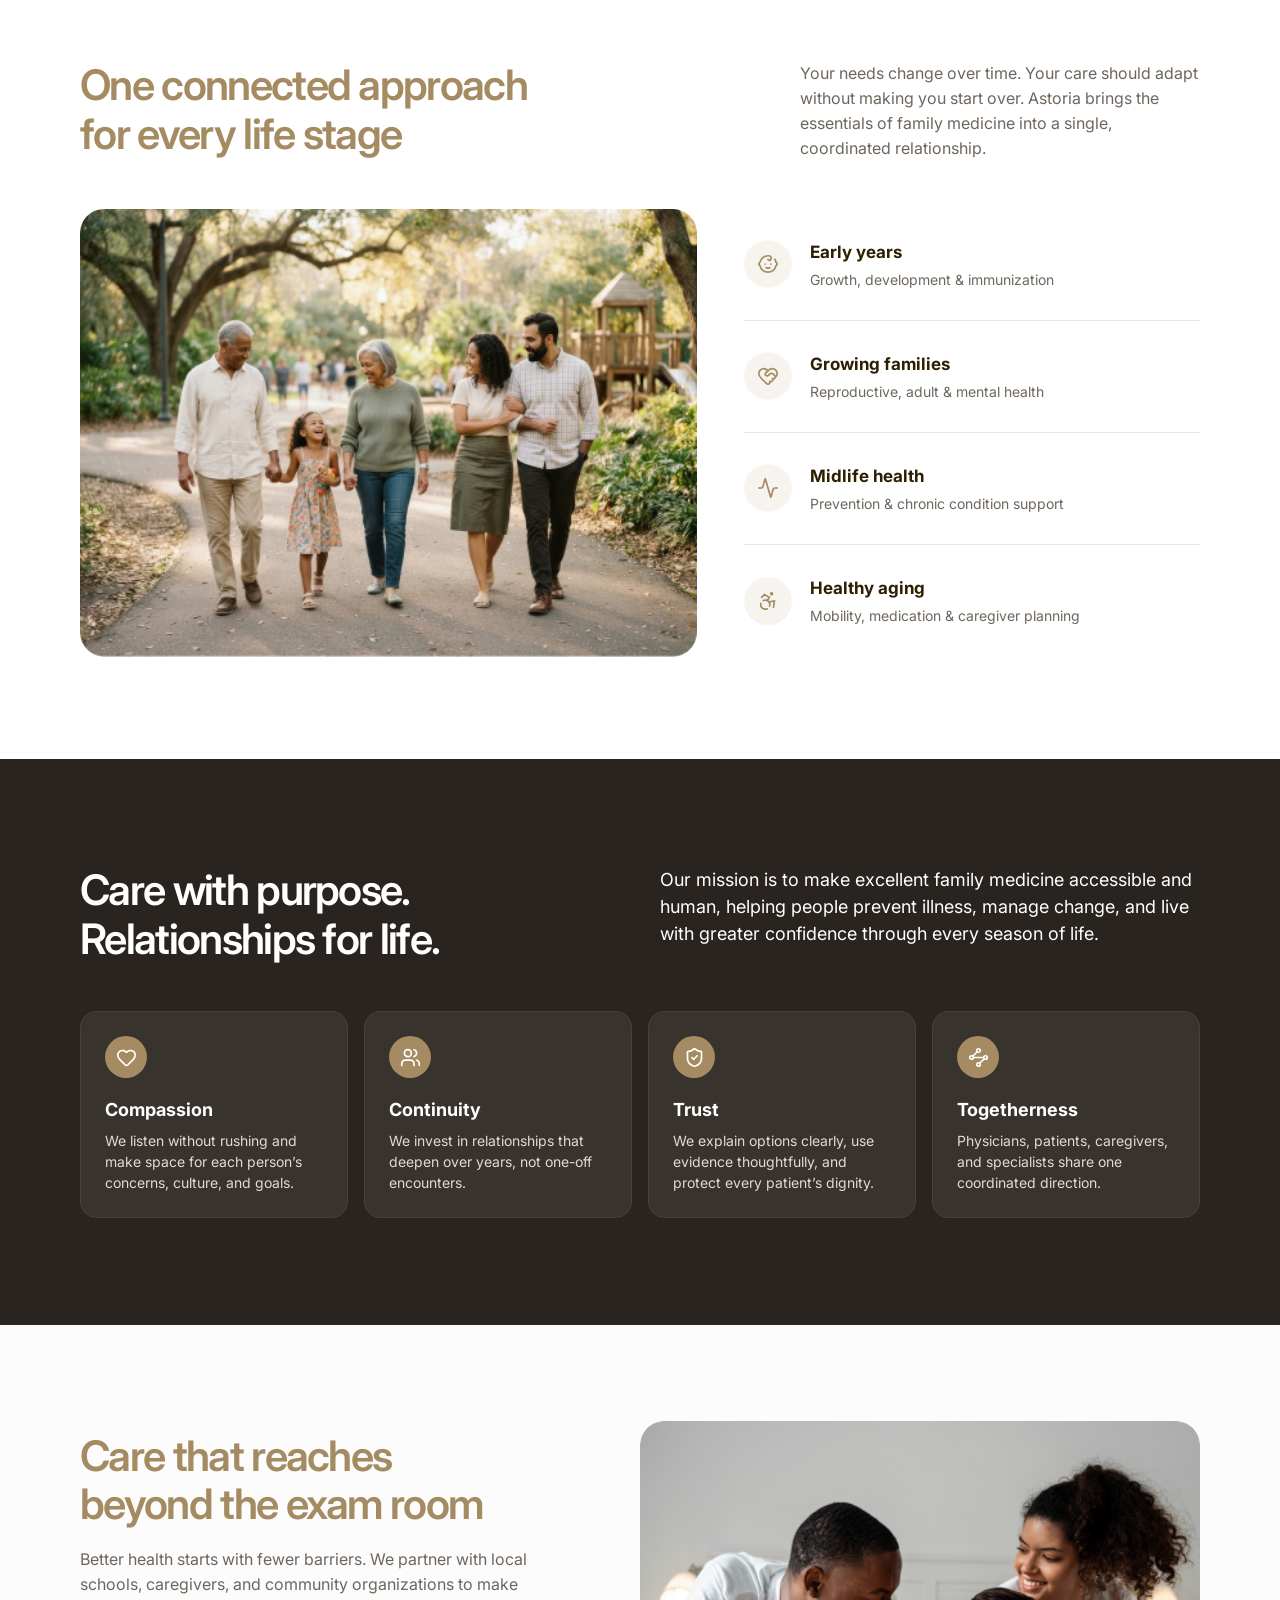
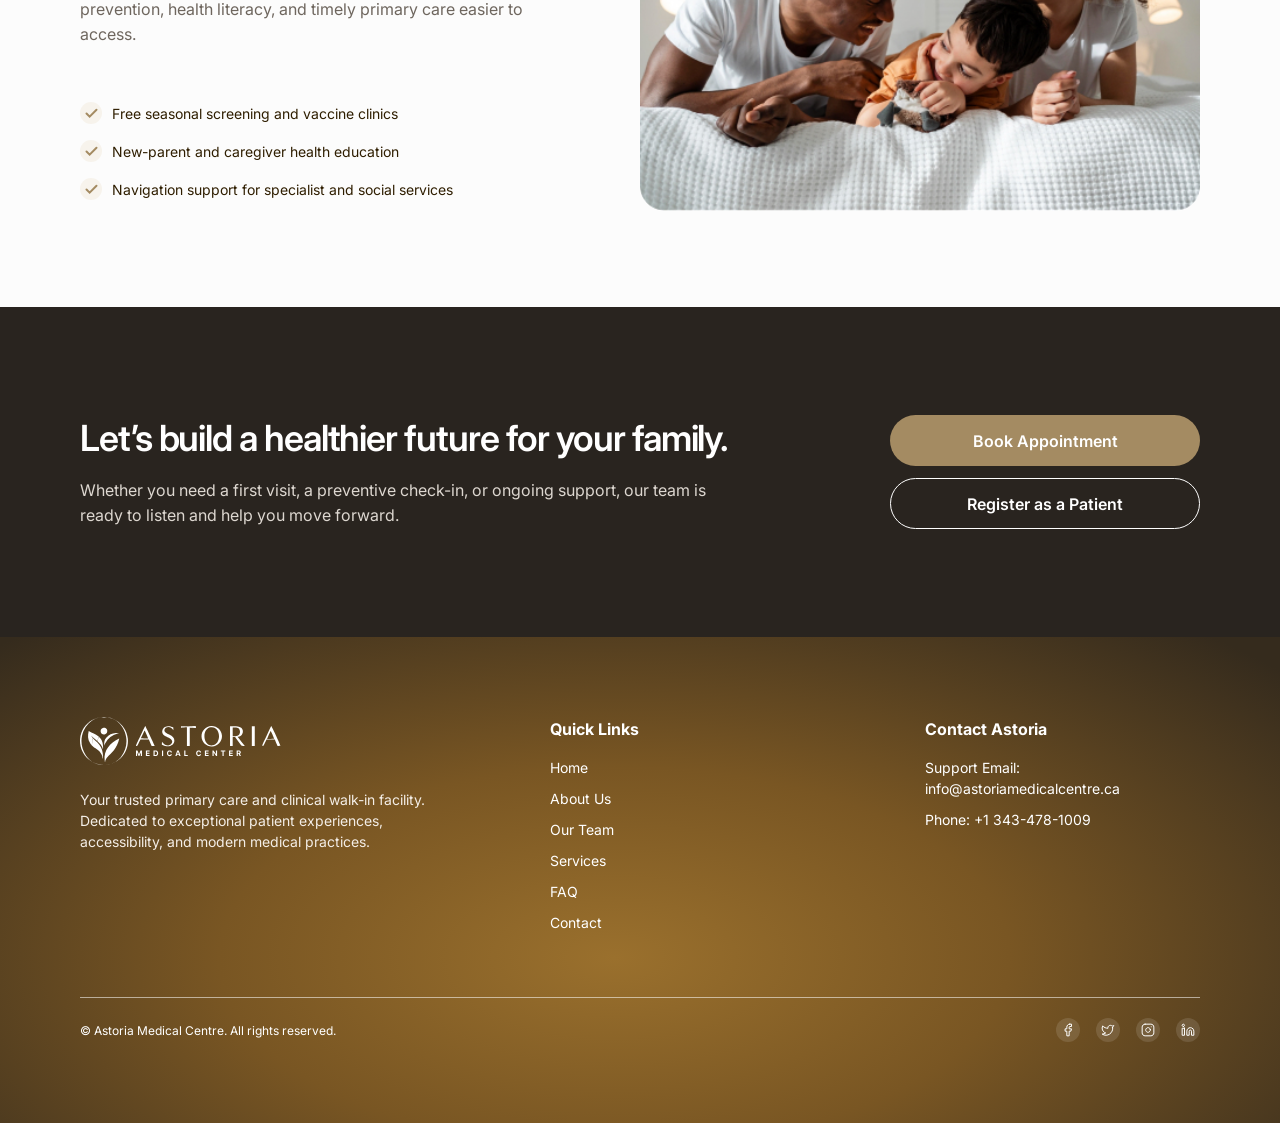
==== commit 666ec8ab: "Add Our Team page and update navigation to latest Figma design" ====
--- a/about.html
+++ b/about.html
@@ -7,7 +7,7 @@
   <link rel="icon" type="image/svg+xml" href="assets/astoria-logo-icon.svg">
   <link rel="preconnect" href="https://fonts.googleapis.com"><link rel="preconnect" href="https://fonts.gstatic.com" crossorigin>
   <link href="https://fonts.googleapis.com/css2?family=Inter:wght@400;500;600;700&display=swap" rel="stylesheet">
-  <link rel="stylesheet" href="styles.css?v=20261005logo"><script src="app.js?v=20261005logo" defer></script>
+  <link rel="stylesheet" href="styles.css?v=20261007team"><script src="app.js?v=20261007team" defer></script>
 </head>
 <body data-page="about">
   <a class="skip-link" href="#main-content">Skip to content</a><div id="site-header"></div>
--- a/styles.css
+++ b/styles.css
@@ -28,7 +28,7 @@
 .brand-logo picture:first-child{width:48px}
 .brand-logo picture:last-child{width:145px}
 .brand-logo img{width:100%;height:auto}
-.site-menu{height:100%;display:flex;align-items:stretch;justify-content:center;gap:60px;margin-left:auto;margin-right:auto}
+.site-menu{height:100%;display:flex;align-items:stretch;justify-content:center;gap:50px;margin-left:auto;margin-right:auto}
 .nav-link{display:flex;align-items:flex-start;justify-content:space-between;flex-direction:column;padding-top:40px;white-space:nowrap;font-size:14px;font-weight:500;line-height:1.4;color:#475569}
 .nav-link::after{content:"";display:block;width:100%;height:2px;background:transparent;border-radius:2px}
 .nav-link:hover,.nav-link.active{color:var(--gold)}
@@ -41,6 +41,7 @@
 .home-hero h1{font-size:64px;line-height:1.2;font-weight:600;letter-spacing:-.05em;color:var(--gold);white-space:nowrap}
 .home-hero-aside{width:492px;flex:none;display:flex;flex-direction:column;gap:24px;padding-top:3px}
 .home-hero-aside p{font-size:16px;line-height:1.5;color:var(--ink)}
+.mobile-home-intro{display:none}
 .hero-picture-home{max-width:1265px;margin-top:84px;overflow:hidden}
 .hero-picture-home img{width:100%;height:auto}
 .home-hours{padding:82px 0}
@@ -76,6 +77,12 @@
 .home-service-card h3{font-size:16px;line-height:1.5;font-weight:400}
 .home-service-card p{font-size:14px;line-height:1.5;color:var(--slate)}
 .physicians{padding:80px 0;background:#fcfcfc}
+.team-hero{display:flex;align-items:center;justify-content:center;padding:112px 24px;text-align:center}
+.team-hero-copy{display:flex;flex-direction:column;gap:18px;max-width:499px}
+.team-hero h1{font-size:58px;line-height:1.08;letter-spacing:-.04em;font-weight:600;color:var(--gold)}
+.team-hero p{font-size:18px;line-height:1.55;color:var(--muted)}
+.team-physicians .section-heading{display:none}
+.team-physicians .doctor-grid{margin-top:0}
 .doctor-grid{display:grid;grid-template-columns:repeat(3,minmax(0,1fr));gap:24px;margin-top:32px}
 .doctor-card{display:flex;flex-direction:column;gap:12px;min-width:0;padding:20px;background:#fff;border:1px solid #f7f7f7;border-radius:32px}
 .doctor-photo{width:100%;height:334px;flex:none;background:#f6f6f6;border-radius:16px}
@@ -239,6 +246,16 @@
   .hours-layout{flex-direction:column;align-items:stretch}
   .hours-grid{width:100%}
 }
+@media(max-width:800px) and (min-width:701px){
+  .nav-layout{width:calc(100% - 32px)}
+  .nav-cta{display:none}
+  .menu-toggle{display:flex;width:43px;height:32px;flex:none;flex-direction:column;justify-content:center;align-items:center;gap:5px;padding:0;border:0;background:transparent}
+  .menu-toggle span{display:block;width:29px;height:3.5px;border-radius:3px;background:var(--ink)}
+  .site-menu{display:none;position:absolute;top:100%;left:0;right:0;height:auto;background:#fff;box-shadow:0 12px 22px #0001;padding:12px 24px 22px;flex-direction:column;gap:0;margin:0}
+  .site-menu.is-open{display:flex;animation:menu-enter .28s cubic-bezier(.22,1,.36,1) both}
+  .nav-link{padding:12px 0;font-size:16px;display:block}
+  .nav-link::after{display:none}
+}
 @media(max-width:700px){
   section[id],footer[id]{scroll-margin-top:96px}
   .container{width:calc(100% - 48px)}
@@ -259,6 +276,8 @@
   .home-hero h1{font-size:32px;line-height:1.2;letter-spacing:-.03em;font-weight:700;white-space:normal}
   .home-hero-aside{width:100%;gap:24px;padding:0}
   .home-hero-aside p{font-size:14px;line-height:1.5}
+  .desktop-home-intro{display:none}
+  .mobile-home-intro{display:block}
   .home-hero .button-row .button:first-child{height:54px}
   .home-hero .button-row .button:last-child{height:57px}
   .hero-picture-home{margin-top:32px;max-width:none}
@@ -290,6 +309,12 @@
   .home-service-card{min-height:0;padding:24px}
   .home-service-card img{width:48px;height:48px}
   .physicians{padding:52px 0;border-top:1px solid #e2e8f0;border-bottom:1px solid #e2e8f0}
+  .team-hero{display:block;padding:52px 24px 64px}
+  .team-hero-copy{max-width:none;gap:14px}
+  .team-hero h1{font-size:32px;line-height:1.4;letter-spacing:-.04em}
+  .team-hero p{font-size:14px;line-height:1.55}
+  .team-physicians .section-heading{display:flex}
+  .team-physicians .doctor-grid{margin-top:24px}
   .doctor-grid{grid-template-columns:1fr;gap:20px;margin-top:24px}
   .doctor-card{border-color:#e2e8f0}
   .doctor-photo{height:334px}
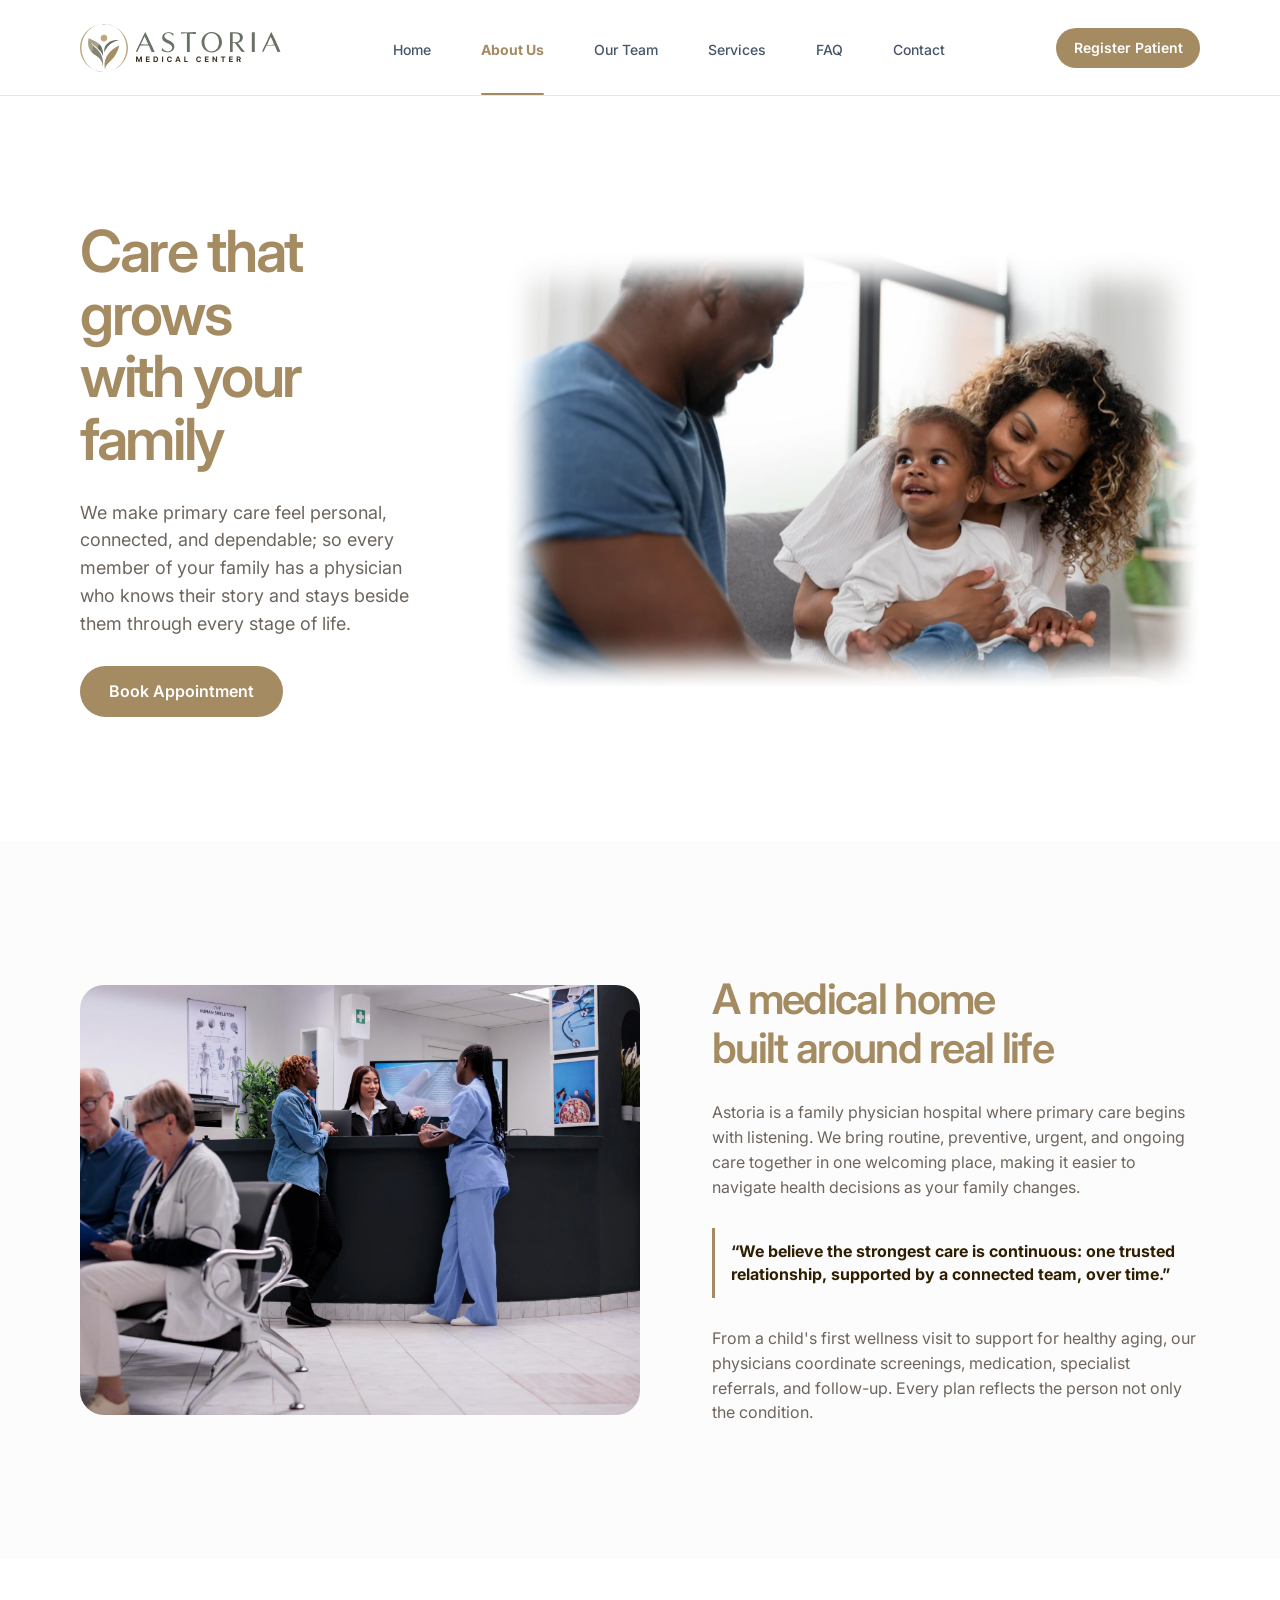
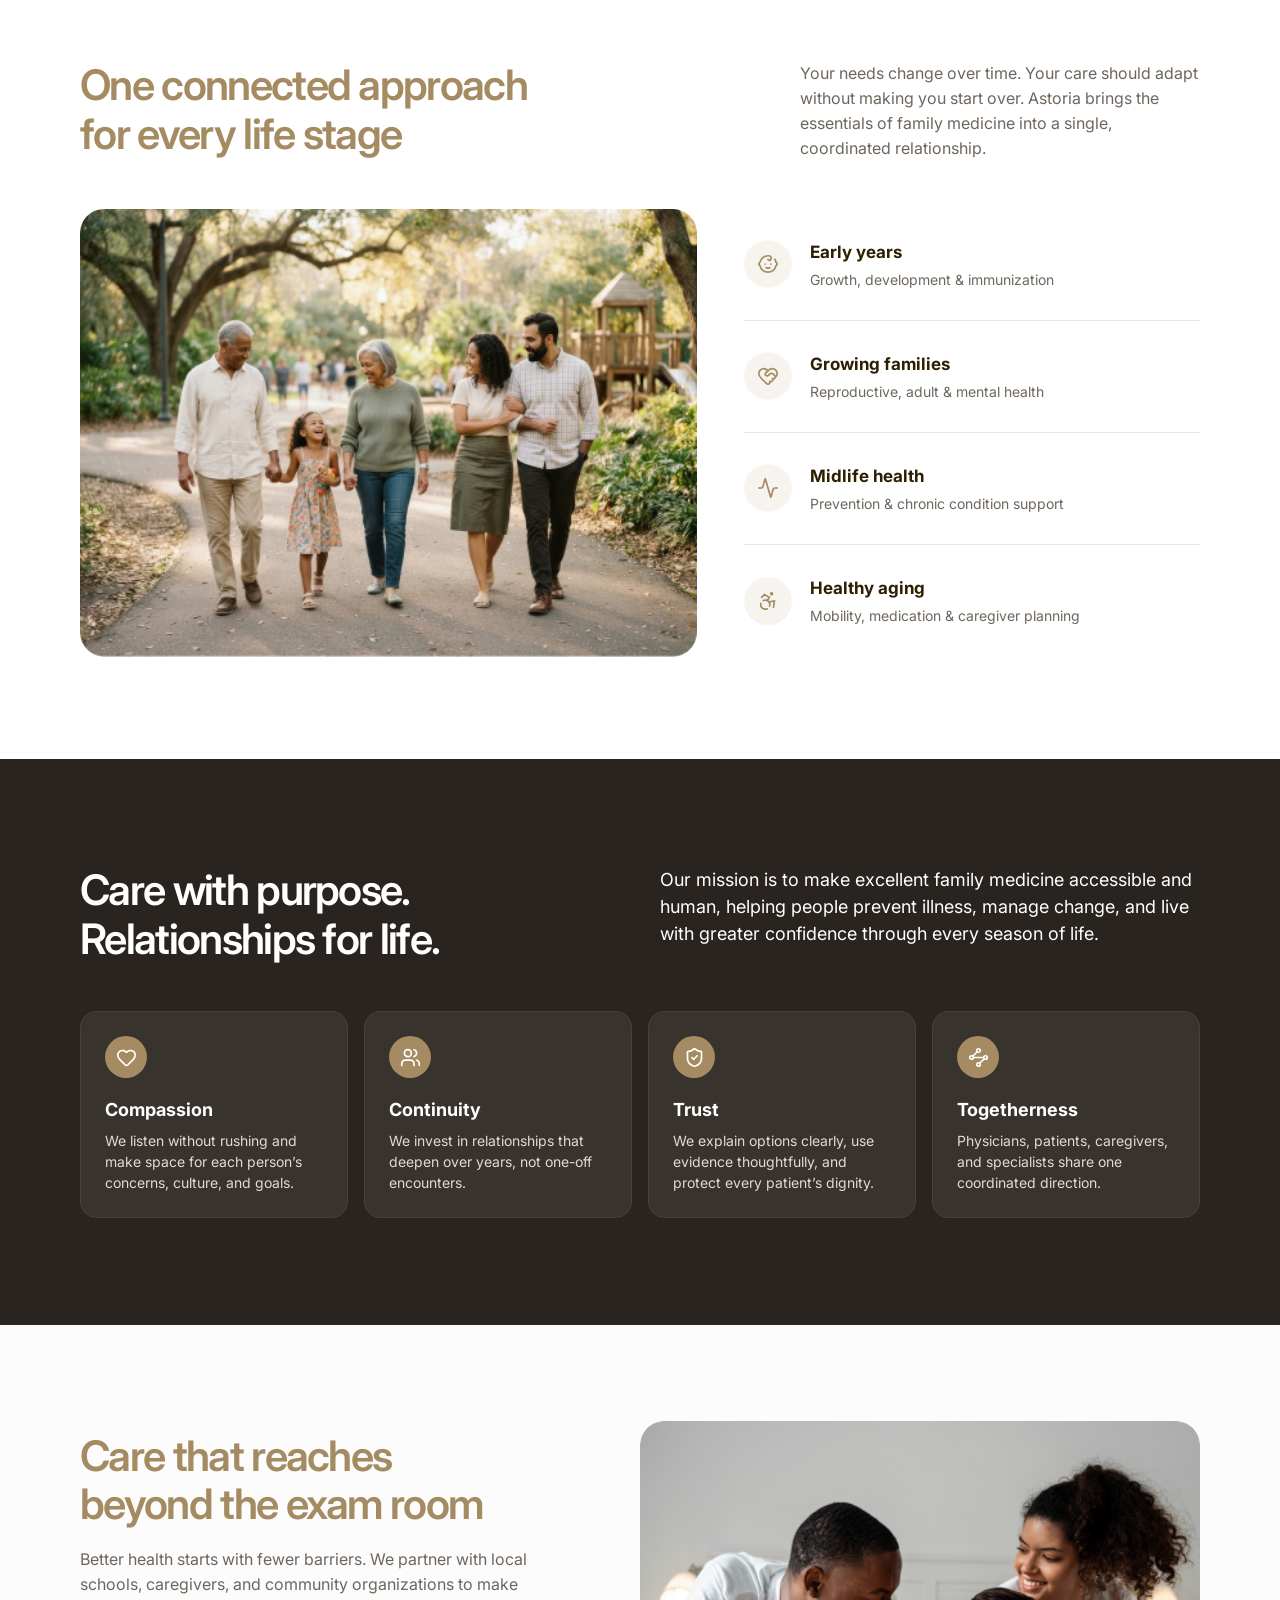
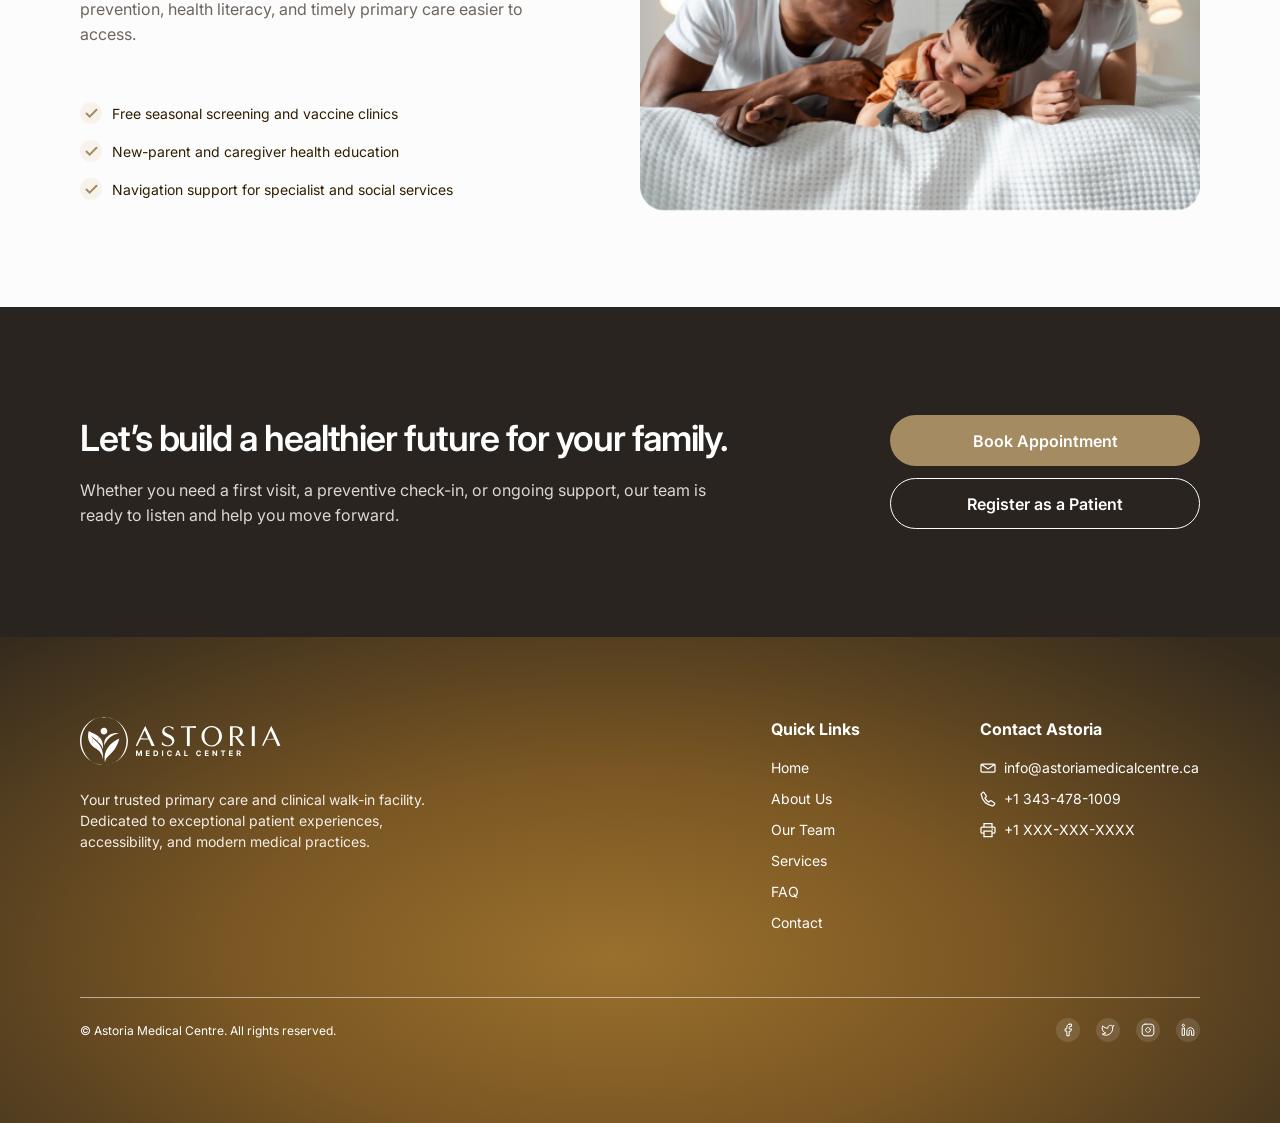
==== commit 98b92934: "Implement refreshed Astoria home design and booking drawer" ====
--- a/about.html
+++ b/about.html
@@ -7,7 +7,7 @@
   <link rel="icon" type="image/svg+xml" href="assets/astoria-logo-icon.svg">
   <link rel="preconnect" href="https://fonts.googleapis.com"><link rel="preconnect" href="https://fonts.gstatic.com" crossorigin>
   <link href="https://fonts.googleapis.com/css2?family=Inter:wght@400;500;600;700&display=swap" rel="stylesheet">
-  <link rel="stylesheet" href="styles.css?v=20261007team"><script src="app.js?v=20261007team" defer></script>
+  <link rel="stylesheet" href="styles.css?v=20261008home"><script src="app.js?v=20261008home" defer></script>
 </head>
 <body data-page="about">
   <a class="skip-link" href="#main-content">Skip to content</a><div id="site-header"></div>
--- a/styles.css
+++ b/styles.css
@@ -403,3 +403,160 @@
   .button,.button:hover{transition:none;transform:none}
 }
 @media print{.reveal-on-scroll{opacity:1;transform:none}}
+
+/* Updated Home layout */
+.home-hero{padding:0;overflow:hidden}
+.home-hero-layout{display:grid;grid-template-columns:minmax(0,586px) minmax(0,598px);align-items:center;justify-content:space-between;gap:96px;min-height:620px}
+.home-hero-copy{display:flex;flex-direction:column;align-items:flex-start;justify-content:center;gap:8px;min-height:0}
+.home-hero h1{font-size:48px;line-height:1.2;letter-spacing:-.05em;font-weight:600;white-space:normal;max-width:586px}
+.home-hero-aside{width:492px;max-width:100%;padding:0;gap:24px}
+.home-hero-aside p{font-size:16px;line-height:1.5;color:var(--ink)}
+.home-hero .button-row .button{width:180px}
+.hero-reception{display:block;position:relative;width:598px;height:466px;max-width:100%}
+.hero-reception img{position:absolute;left:-16px;top:0;width:639px;max-width:none;height:468px;object-fit:contain}
+.home-hours{background:#fffdf9;padding:72px 0}
+.home-hours .hours-intro{align-items:center;text-align:center;gap:12px;max-width:560px;margin:0 auto 48px;display:flex}
+.home-hours .hours-intro h2{font-size:42px;line-height:1.2;letter-spacing:-.05em;font-weight:600;white-space:nowrap;margin:0}
+.home-hours .hours-intro p{font-size:16px;line-height:1.5;max-width:560px}
+.visit-cards{display:grid;grid-template-columns:repeat(2,minmax(0,1fr));gap:24px}
+.visit-card{display:flex;flex-direction:column;gap:24px;min-height:420px;padding:32px;border-radius:20px;background:#fff;min-width:0}
+.visit-card-existing{background:#f7f3ed}
+.visit-card-intro{display:flex;flex-direction:column;gap:8px;min-height:90px}
+.visit-card-title{display:flex;align-items:center;gap:10px}
+.visit-icon{display:grid;place-items:center;flex:none;width:40px;height:40px;background:var(--gold);border-radius:50%}
+.visit-icon img{width:20px;height:20px}
+.visit-card h3{font-size:20px;line-height:1.2;font-weight:700}
+.visit-card .mobile-title{display:none}
+.visit-card-intro p{font-size:14px;line-height:1.5;color:#6b5b45;max-width:564px}
+.visit-times{display:grid;grid-template-columns:repeat(2,minmax(0,1fr));gap:16px}
+.visit-times .hours-card{width:100%;min-width:0;min-height:77px;height:77px;padding:16px;gap:16px;background:#fcfcfc}
+.visit-times .hours-card>span:last-child{min-width:0}
+.visit-times .day-badge{display:grid;place-items:center;width:48px;height:33px;padding:0}
+.visit-times .hours-card strong{font-size:14px;line-height:1.4;color:#222;overflow:hidden;text-overflow:ellipsis}
+.visit-times .hours-card small{font-size:14px;line-height:1.5}
+.visit-card>.button{align-self:flex-start;min-height:48px;padding:15px 28px;margin-top:auto}
+.enrollment .steps li{min-height:57px}
+.enrollment .steps li:not(:last-child)::after{height:29px;top:28px;border-left:1px dotted #b4aca1}
+.enrollment .steps li:last-child{min-height:auto}
+.home-hero-copy h1,.hero-reception{animation:hero-enter .7s cubic-bezier(.22,1,.36,1) both}
+.hero-reception{animation-delay:.18s}
+.footer-main{display:flex;justify-content:space-between;gap:0}
+.footer-brand{width:370px;flex:none}
+.footer-links{width:90px;margin-left:auto}
+.footer-contact{width:220px;margin-left:119px}
+.footer-contact a,.footer-contact .fax-line{display:flex;align-items:center;gap:8px;white-space:nowrap}
+.footer-contact img{width:16px;height:16px;flex:none}
+.footer-contact .fax-line{font-size:14px;line-height:1.5}
+
+/* Booking drawer: clinic, doctor and details steps */
+#booking-dialog{width:min(520px,100vw)}
+.dialog-frame{padding:40px;min-height:100dvh}
+.dialog-close{right:24px;top:22px;display:grid;place-items:center;width:44px;height:44px;border-radius:50%;background:#f7f7f7;color:#152033;font-size:30px;font-weight:300}
+#booking-form{min-height:calc(100dvh - 80px);gap:0}
+.form-intro{gap:16px;margin:0 0 32px;padding-right:0}
+.form-intro h2{font-size:28px;letter-spacing:-.05em}
+.form-intro p{font-size:14px;color:var(--ink)}
+.booking-step{margin-bottom:32px}
+.booking-step-header{display:flex;flex-direction:column;gap:4px;margin-bottom:16px}
+.booking-step-header strong{color:var(--gold);font-size:16px;line-height:1.4;font-weight:600}
+.booking-step-header span{font-size:14px;line-height:1.4;color:#525252;font-weight:500}
+.clinic-options{display:grid;grid-template-columns:repeat(2,minmax(0,1fr));gap:12px}
+.clinic-option{position:relative;display:flex;flex-direction:column;min-width:0;height:180px;padding:0;text-align:left;overflow:hidden;border:2px solid #e2e8f0;border-radius:16px;background:#fff;color:var(--slate)}
+.clinic-option:hover,.clinic-option[aria-pressed="true"]{border-color:var(--gold)}
+.clinic-option img{width:100%;height:94px;object-fit:cover}
+.clinic-option-info{display:flex;flex-direction:column;gap:6px;padding:12px 10px 10px;min-width:0}
+.clinic-option strong{font-size:13px;line-height:1.3}
+.clinic-option small{font-size:11px;line-height:1.4}
+.selection-tag{position:absolute;right:10px;top:10px;background:var(--gold);color:#fff;border-radius:100px;padding:4px 8px;font-size:10px;font-weight:600;line-height:1.4}
+.clinic-option:not([aria-pressed="true"]) .selection-tag{display:none}
+.doctor-prompt{border:2px dashed #e2e8f0;border-radius:16px;padding:16px 12px;display:flex;flex-direction:column;gap:4px;font-size:12px}
+.doctor-prompt[hidden]{display:none}
+.doctor-prompt strong{font-size:14px}
+.doctor-prompt span{color:#525252}
+.doctor-selection{display:none;flex-direction:column;gap:16px}
+.doctor-selection.is-visible{display:flex}
+.doctor-selection-header{display:flex;align-items:center;justify-content:space-between;gap:10px}
+.doctor-selection-header strong{font-size:14px;color:var(--gold)}
+.doctor-clinic-tag{background:#e0f2fe;color:#1e3a8a;border-radius:100px;padding:6px 14px;font-size:12px;white-space:nowrap}
+.booking-doctor-roster{display:flex;gap:8px;overflow-x:auto;scroll-snap-type:x mandatory;padding-bottom:4px;scrollbar-width:thin}
+.booking-doctor{flex:none;width:220px;display:flex;flex-direction:column;align-items:stretch;gap:12px;padding:10px;border:2px solid #e2e8f0;border-radius:24px;background:#fff;text-align:left;scroll-snap-align:start}
+.booking-doctor:hover,.booking-doctor[aria-pressed="true"]{border-color:var(--gold)}
+.booking-doctor-photo{height:160px;width:100%;border-radius:16px;background:#f6f6f6}
+.booking-doctor-name{font-size:16px;line-height:1.4;font-weight:700;color:#533400}
+.booking-doctor-credentials{font-size:12px;line-height:1.4;color:var(--slate);min-height:17px}
+.booking-doctor-status{display:flex;align-items:center;gap:6px;margin-top:auto;font-size:12px}
+.booking-doctor-status .status-badge{margin:0}
+.booking-doctor-selected{margin-left:auto;border-radius:100px;background:var(--gold);color:#fff;padding:4px 8px;font-size:10px;font-weight:600}
+.booking-doctor:not([aria-pressed="true"]) .booking-doctor-selected{display:none}
+.booking-details{margin-bottom:28px}
+.form-fields{gap:16px}
+.form-fields .reason-field{grid-column:1/-1}
+.form-bottom{margin-top:0}
+.booking-message{margin:0 0 16px}
+
+@media(max-width:1100px) and (min-width:701px){
+  .home-hero-layout{grid-template-columns:minmax(0,1fr) minmax(0,46%);gap:28px}
+  .home-hero h1{font-size:clamp(36px,4vw,48px)}
+  .hero-reception{width:100%;height:auto;aspect-ratio:598/466}
+  .hero-reception img{width:110%;height:auto;left:-3%}
+  .visit-cards{grid-template-columns:1fr}
+  .visit-card{min-height:0}
+  .visit-times .hours-card strong{overflow:visible}
+}
+@media(max-width:700px){
+  body[data-page="home"] .site-header{height:91px}
+  .home-hero{padding:0}
+  .home-hero-layout{display:flex;flex-direction:column;align-items:stretch;gap:32px;min-height:0;padding:52px 0}
+  .home-hero-copy{gap:16px}
+  .home-hero h1{font-size:32px;line-height:1.2;letter-spacing:-.03em;font-weight:700}
+  .home-hero-aside{width:100%;gap:24px}
+  .home-hero-aside p{font-size:14px;line-height:1.5}
+  .home-hero .button-row{gap:10px}
+  .home-hero .button-row .button{width:100%}
+  .home-hero .button-row .button:first-child{height:54px}
+  .home-hero .button-row .button:last-child{height:57px}
+  .hero-reception{width:100%;height:auto;aspect-ratio:342/201}
+  .hero-reception img{position:static;width:100%;height:100%;object-fit:contain}
+  .home-hours{padding:32px 0 116px}
+  .home-hours .hours-intro{display:none}
+  .visit-cards{grid-template-columns:1fr;gap:24px}
+  .visit-card{min-height:0;padding:16px;gap:24px;border-radius:20px}
+  .visit-card-intro{min-height:0}
+  .visit-card h3{font-size:20px}
+  .visit-card .desktop-title{display:none}
+  .visit-card .mobile-title{display:inline}
+  .visit-times{grid-template-columns:1fr;gap:16px}
+  .visit-times .hours-card{min-height:77px;height:77px;padding:16px}
+  .visit-times .hours-card strong{font-size:14px}
+  .visit-card>.button{width:100%;align-self:stretch;height:48px}
+  .enrollment .steps li{font-size:16px;line-height:1.5;min-height:101px;letter-spacing:-.04em}
+  .enrollment .steps li:last-child{min-height:54px}
+  .enrollment .steps li:not(:last-child)::after{height:73px}
+  .enrollment h2{font-size:26px;line-height:1.2;letter-spacing:-.05em}
+  .faq-section,.faq-section.is-mobile-open{display:block;padding:80px 0}
+  .faq-layout .section-heading h2{font-size:36px;line-height:1.2;letter-spacing:-.05em;font-weight:700}
+  .faq-layout .section-heading p{font-size:16px;line-height:1.5;max-width:203px}
+  .faq-list{margin-top:24px;gap:16px}
+  .faq-item summary{font-size:12px}
+  .site-footer{min-height:574px}
+  .footer-main{display:grid;grid-template-columns:minmax(0,100px) minmax(0,1fr);gap:32px 22px}
+  .footer-brand{width:auto;grid-column:1/-1}
+  .footer-links,.footer-contact{width:auto;margin:0}
+  .footer-contact .fax-line{font-size:12px}
+  #booking-dialog{width:100vw}
+  .dialog-frame{padding:96px 16px 32px}
+  .dialog-close{top:28px;right:16px}
+  #booking-form{min-height:calc(100dvh - 128px)}
+  .form-intro{margin-bottom:24px}
+  .form-intro h2{font-size:24px}
+  .form-intro p{font-size:14px}
+  .booking-step{margin-bottom:28px}
+  .clinic-option-info{padding:10px}
+  .clinic-option strong{font-size:12px}
+  .clinic-option small{font-size:10px}
+  .form-fields{grid-template-columns:repeat(2,minmax(0,1fr));gap:16px}
+  .form-fields label{min-width:0}
+  .form-fields input{padding:10px;font-size:11px}
+  .form-fields textarea{height:120px}
+}
+@media(prefers-reduced-motion:reduce){.hero-reception{animation:none}}
